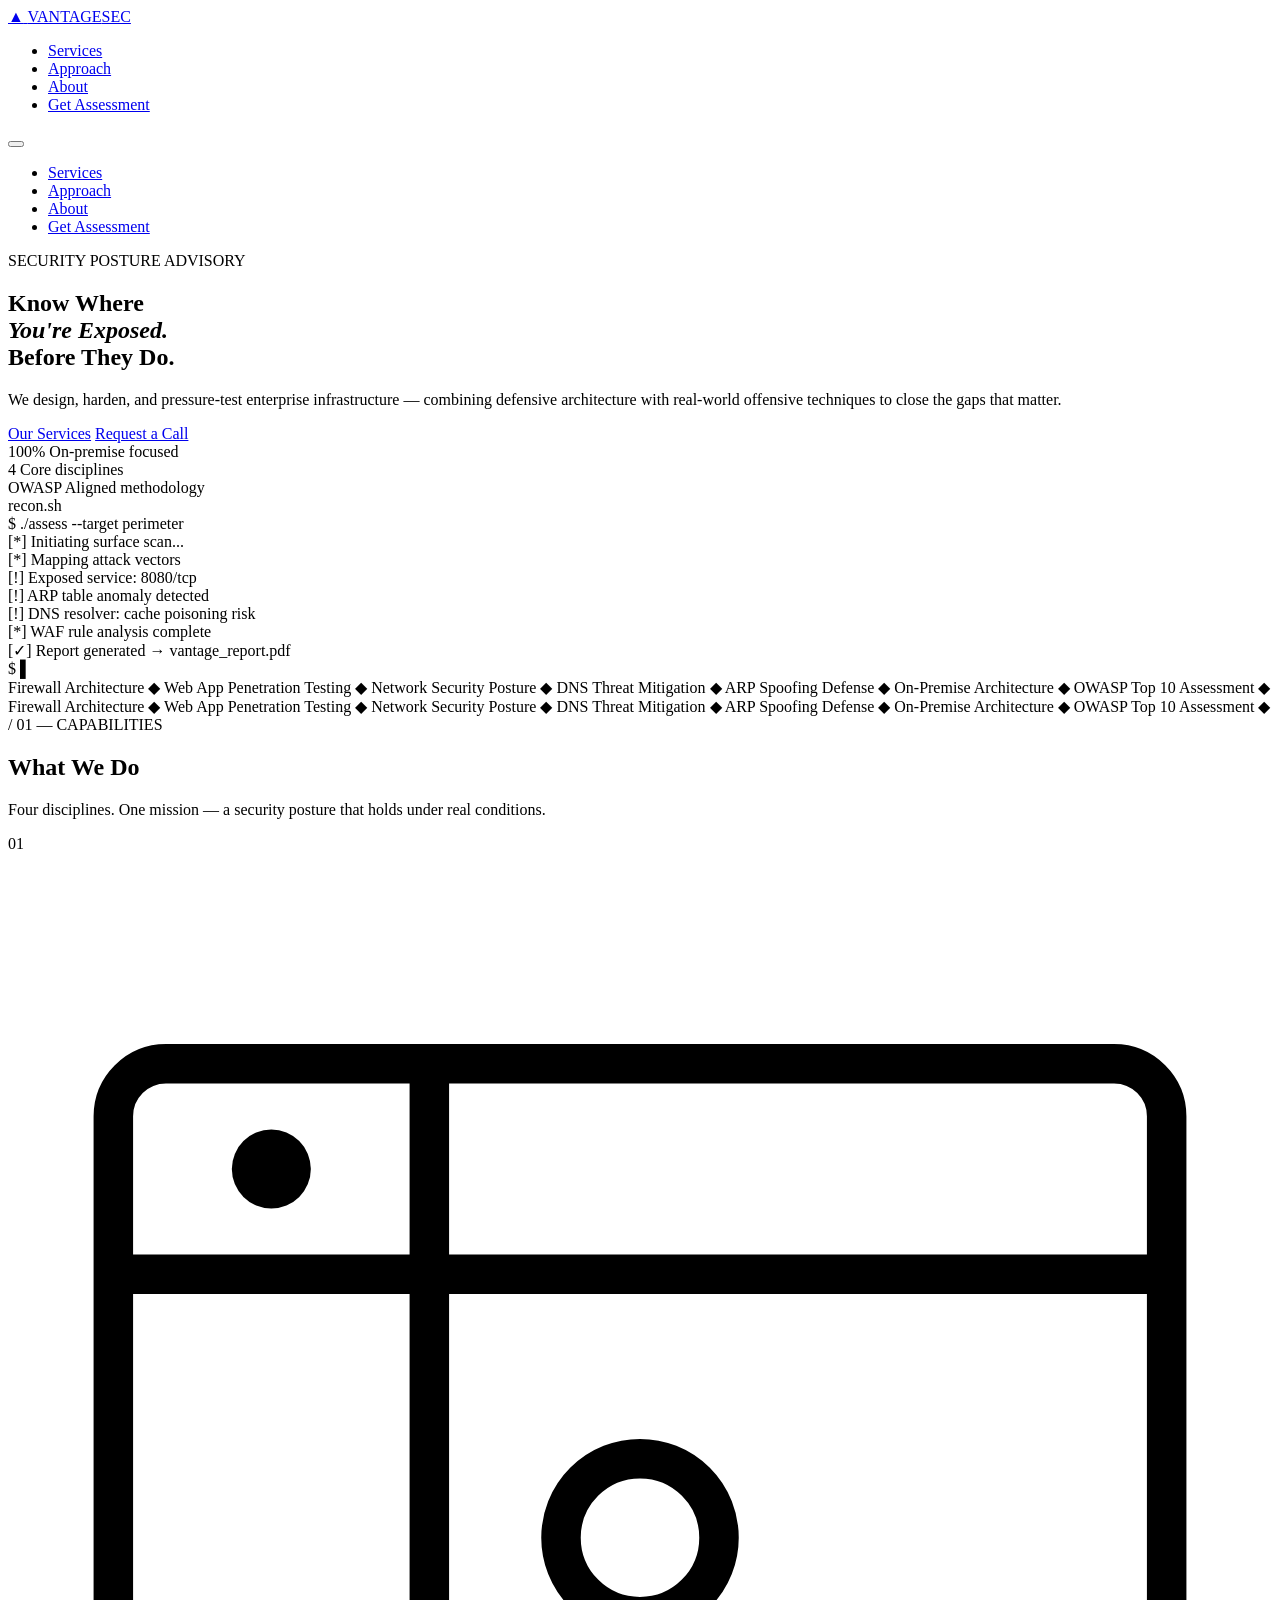
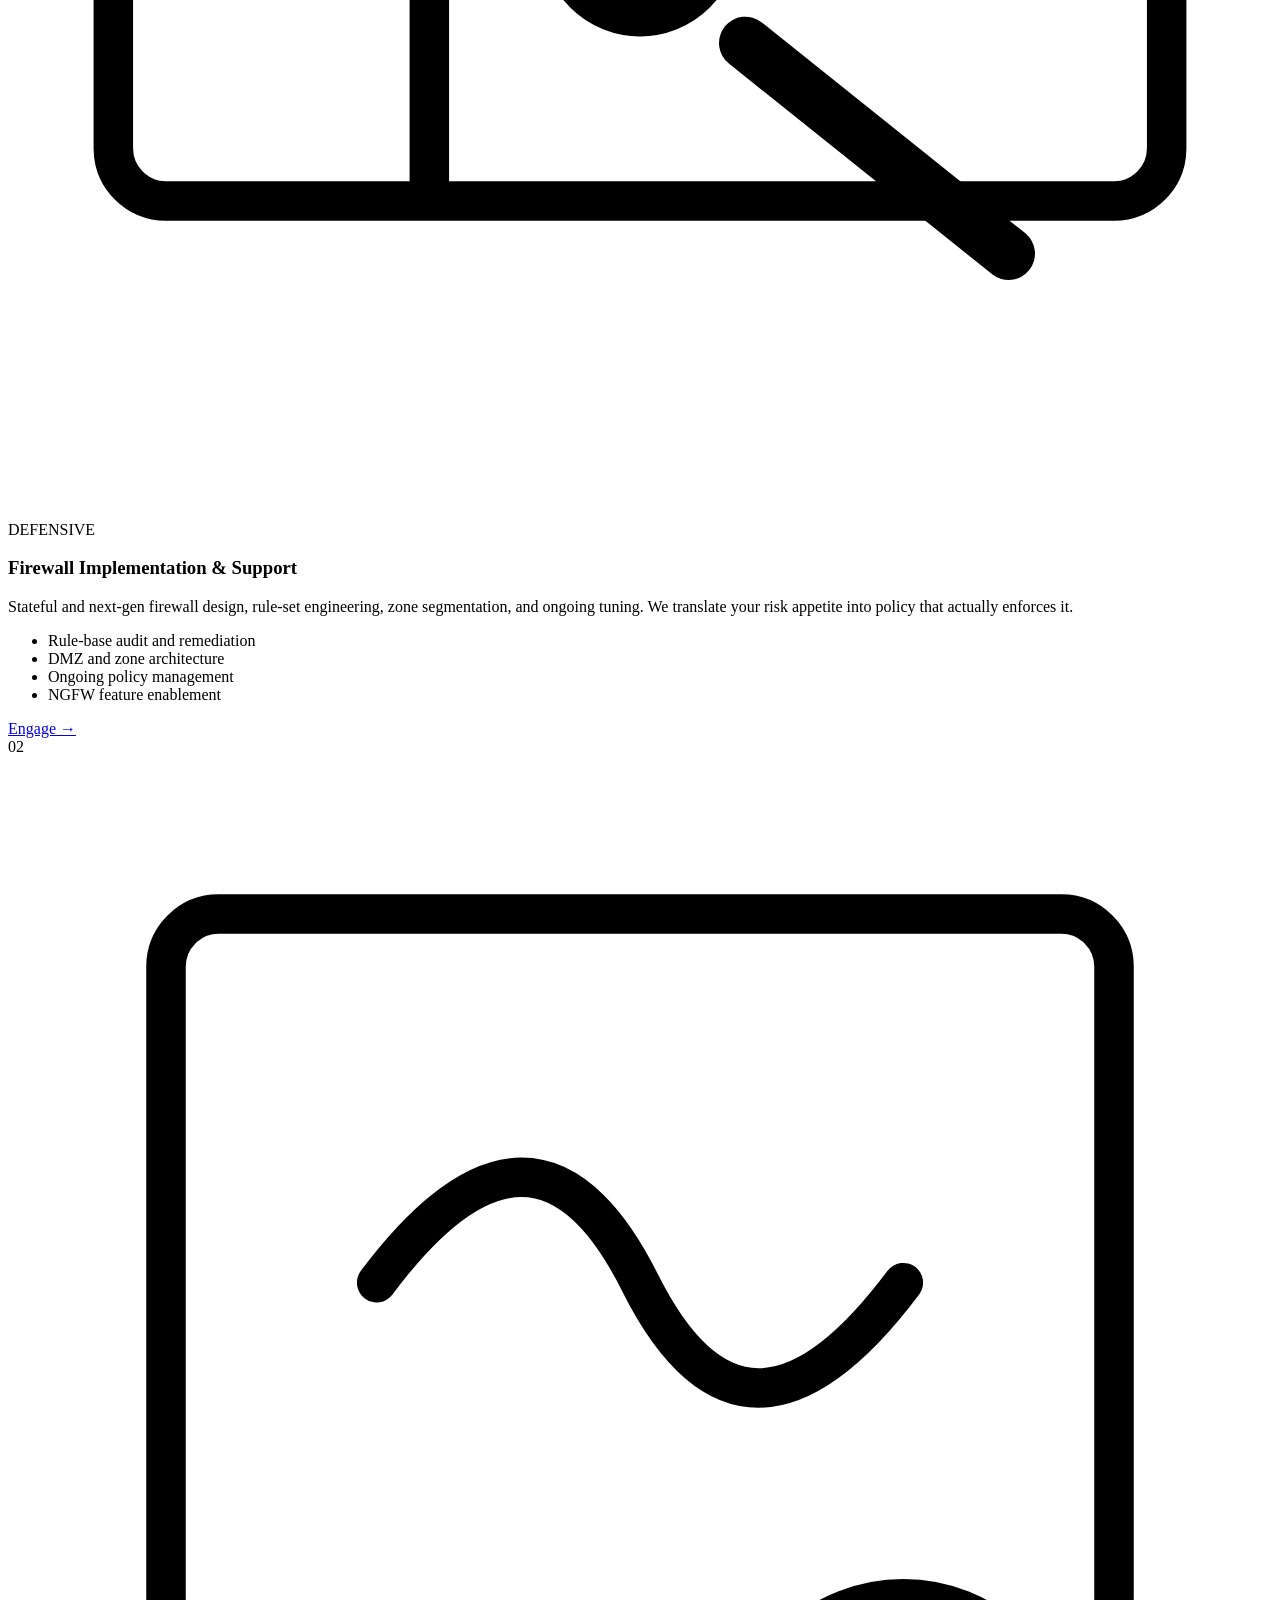
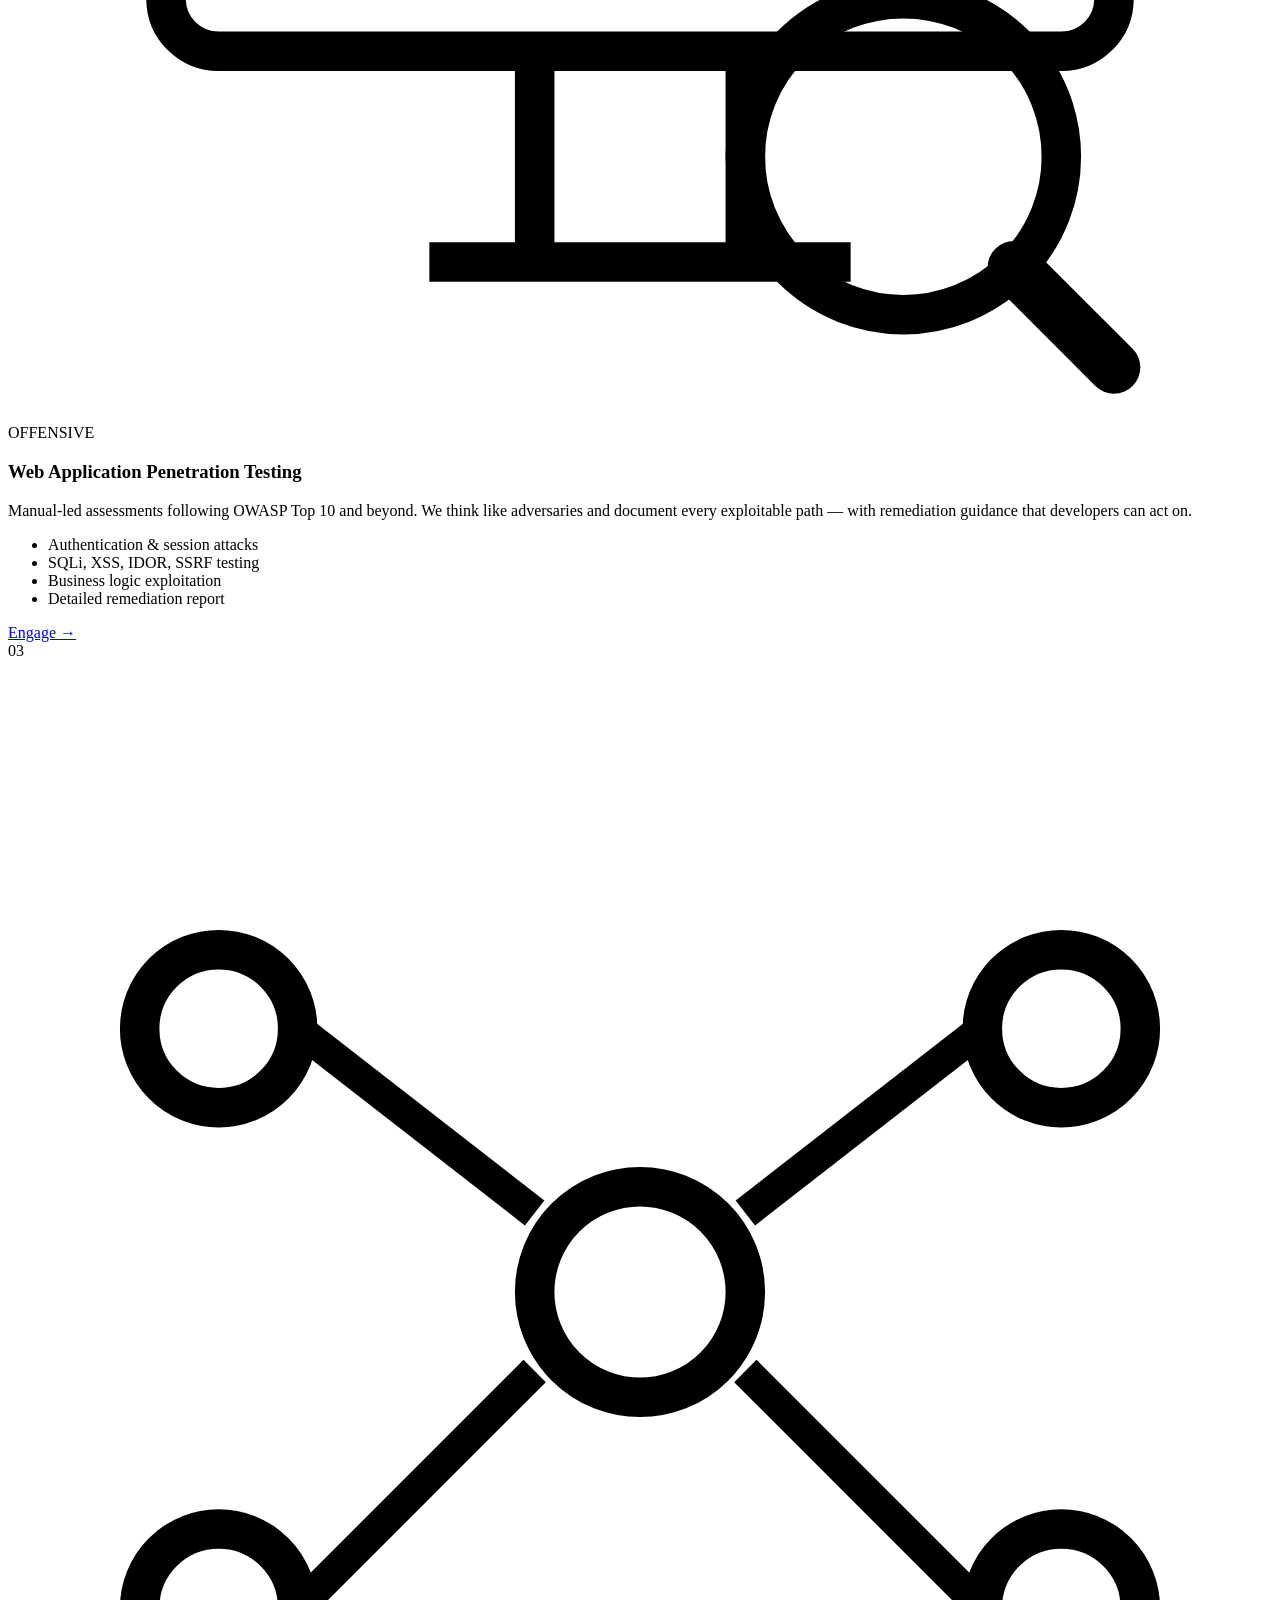
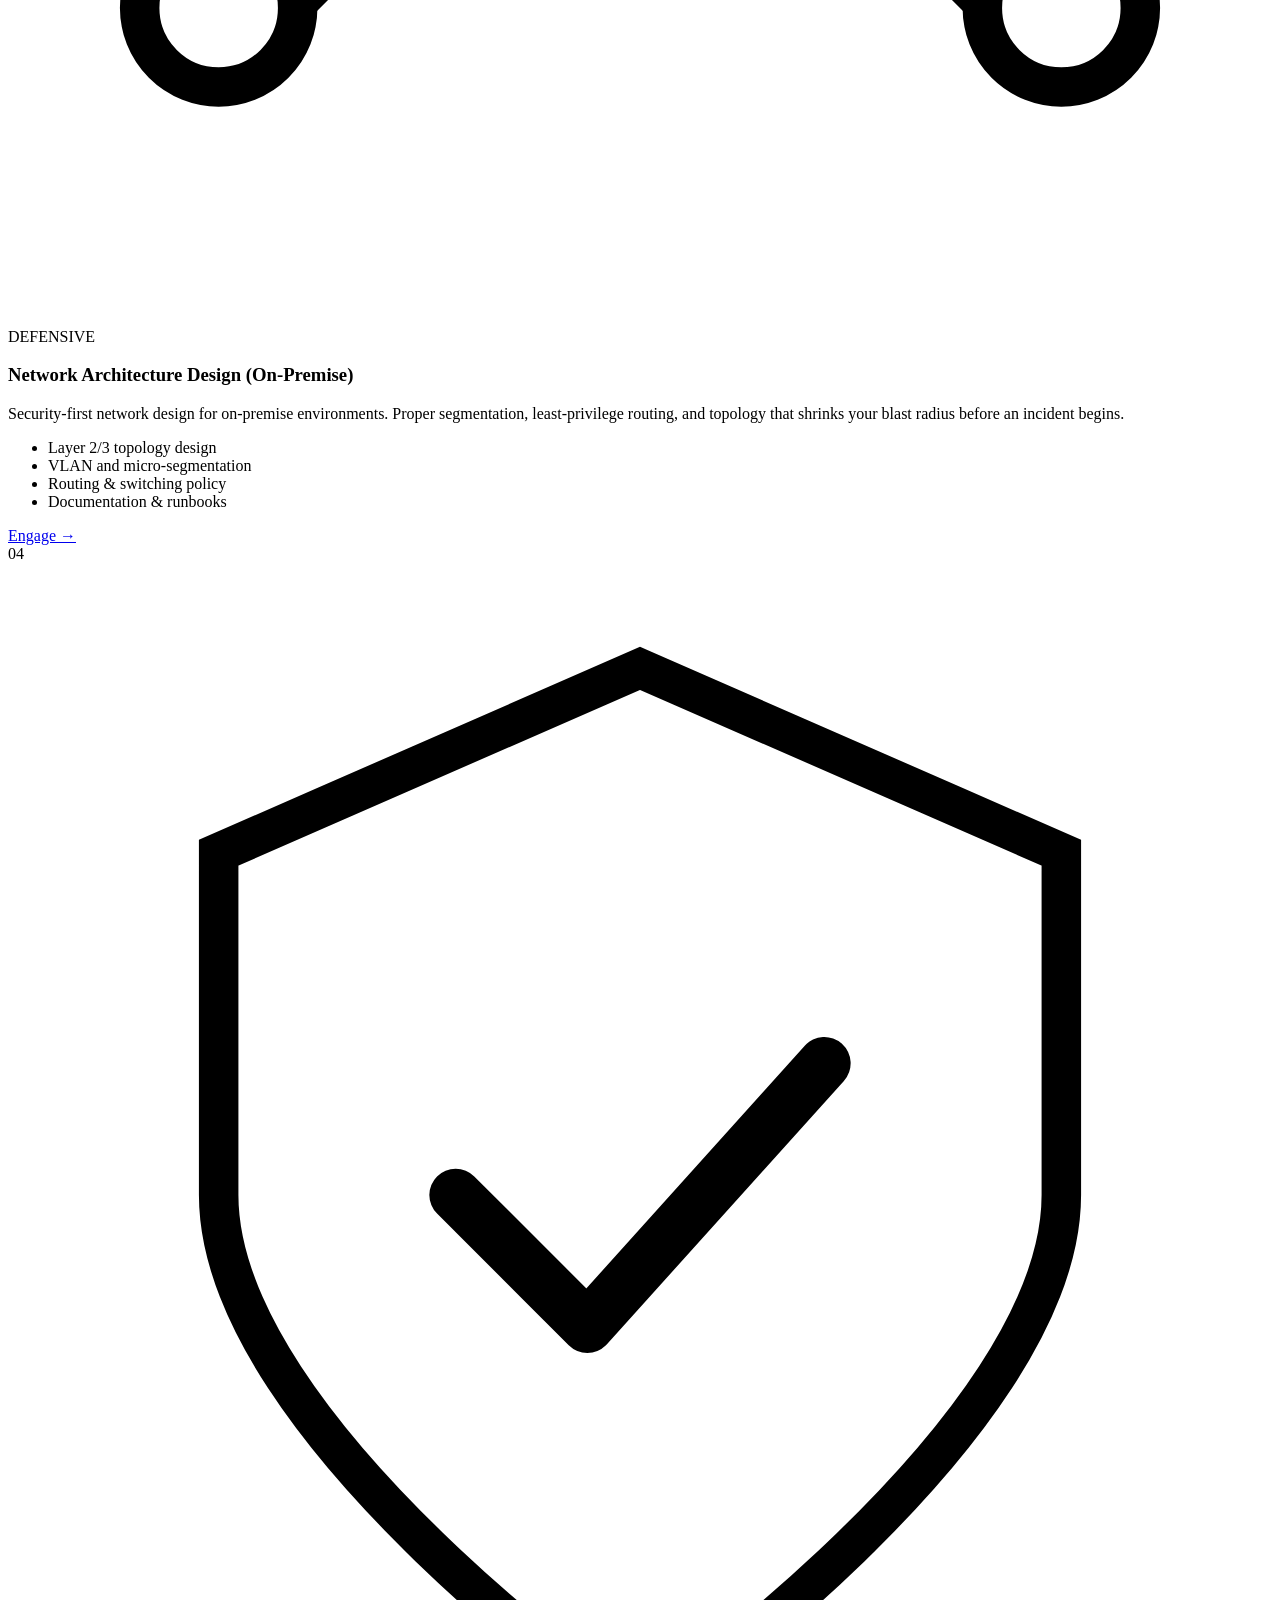
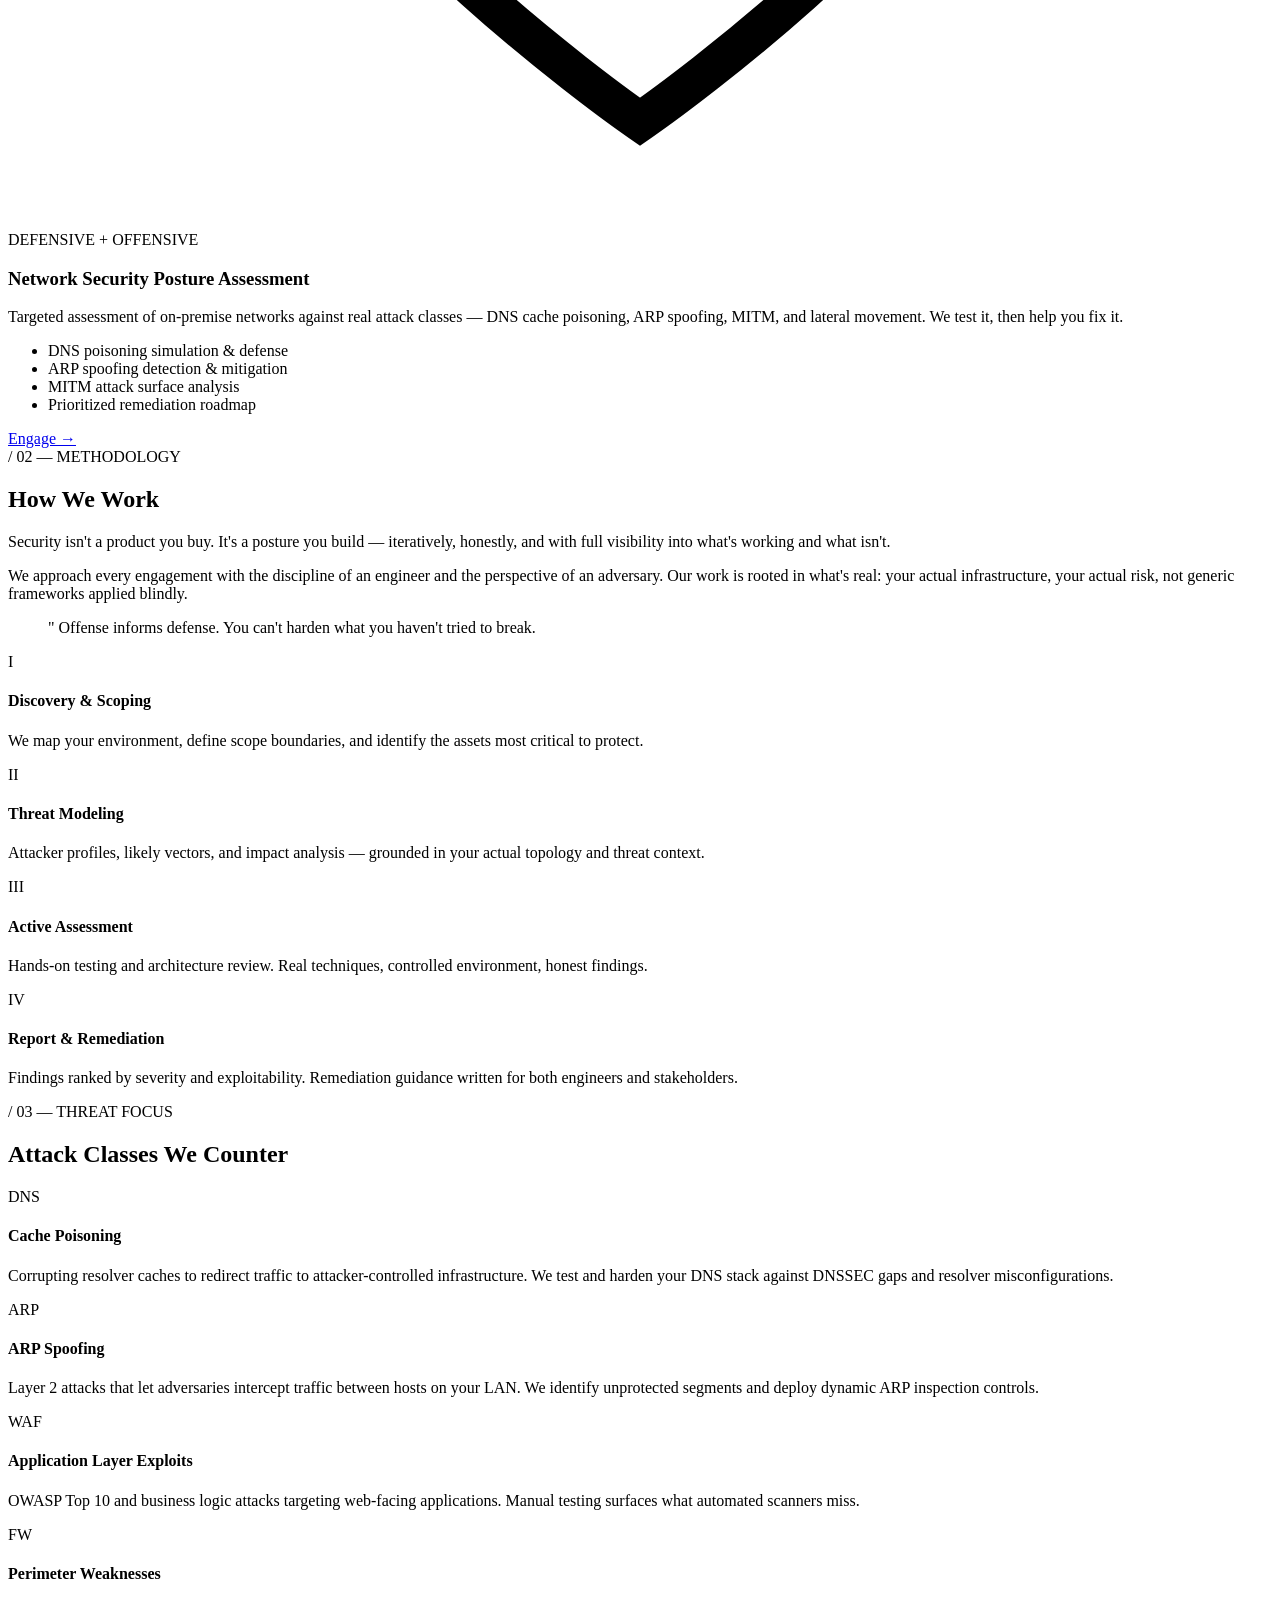
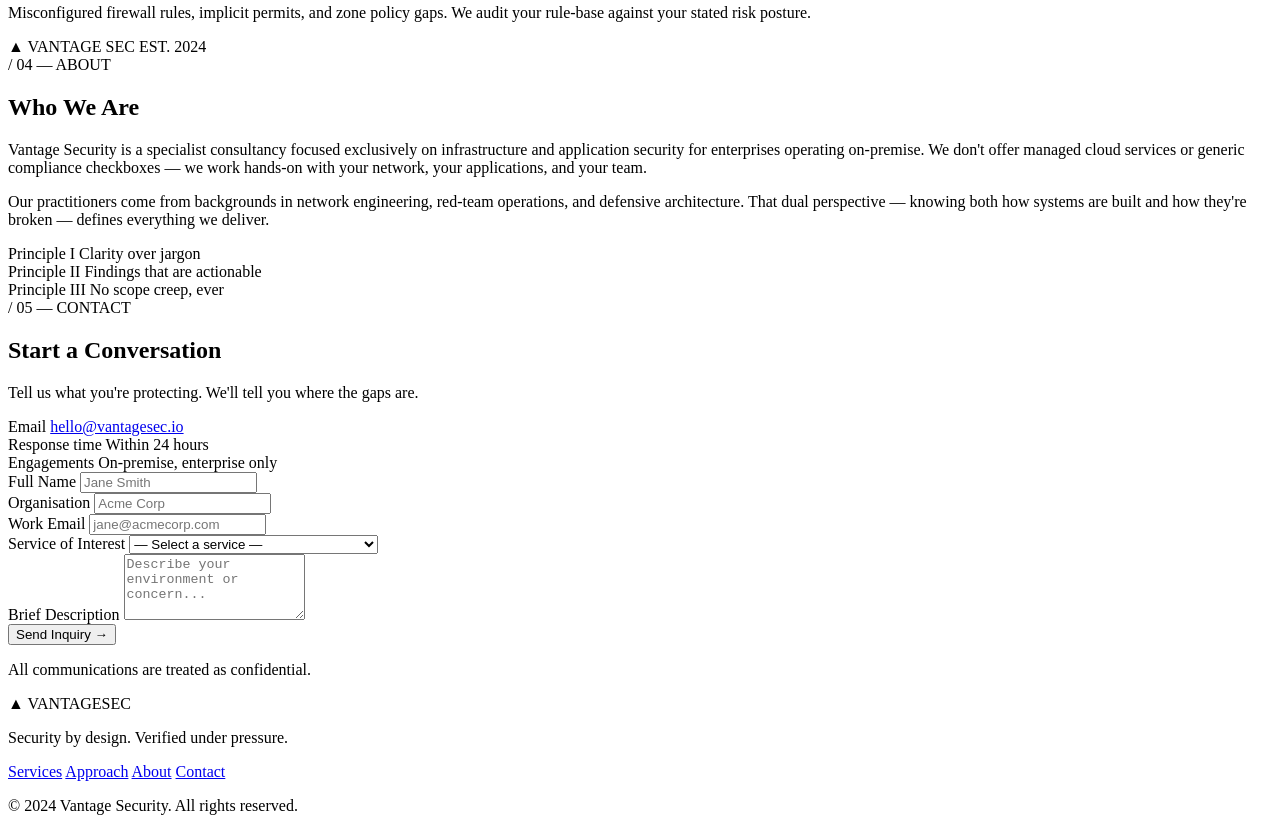
==== index.html @ b6dbaf67 "Create index.html" ====
<!DOCTYPE html>
<html lang="en">
<head>
  <meta charset="UTF-8" />
  <meta name="viewport" content="width=device-width, initial-scale=1.0" />
  <title>Vantage Security — Infrastructure & Application Security</title>
  <meta name="description" content="Enterprise security consulting: firewall implementation, web application penetration testing, network architecture, and on-premise network security posture." />
  <link rel="icon" type="image/svg+xml" href="assets/favicon.svg" />
  <link rel="stylesheet" href="css/style.css" />
  <link rel="preconnect" href="https://fonts.googleapis.com" />
  <link rel="preconnect" href="https://fonts.gstatic.com" crossorigin />
  <link href="https://fonts.googleapis.com/css2?family=Syne:wght@400;500;600;700;800&family=DM+Mono:ital,wght@0,300;0,400;0,500;1,300&family=Lora:ital,wght@0,400;0,500;1,400&display=swap" rel="stylesheet" />
</head>
<body>

  <!-- ═══ NAVIGATION ═══ -->
  <nav class="nav" id="nav">
    <div class="nav__inner">
      <a href="#" class="nav__logo">
        <span class="logo-mark">▲</span>
        <span class="logo-text">VANTAGE<span class="logo-sub">SEC</span></span>
      </a>
      <ul class="nav__links">
        <li><a href="#services">Services</a></li>
        <li><a href="#approach">Approach</a></li>
        <li><a href="#about">About</a></li>
        <li><a href="#contact" class="nav__cta">Get Assessment</a></li>
      </ul>
      <button class="nav__hamburger" id="hamburger" aria-label="Menu">
        <span></span><span></span><span></span>
      </button>
    </div>
    <div class="nav__mobile" id="mobileMenu">
      <ul>
        <li><a href="#services" class="mobile-link">Services</a></li>
        <li><a href="#approach" class="mobile-link">Approach</a></li>
        <li><a href="#about" class="mobile-link">About</a></li>
        <li><a href="#contact" class="mobile-link">Get Assessment</a></li>
      </ul>
    </div>
  </nav>

  <!-- ═══ HERO ═══ -->
  <section class="hero" id="hero">
    <div class="hero__grid-overlay"></div>
    <div class="hero__inner">
      <div class="hero__tag">
        <span class="tag-dot"></span>
        <span class="mono">SECURITY POSTURE ADVISORY</span>
      </div>
      <h1 class="hero__heading">
        Know Where<br/>
        <em>You're Exposed.</em><br/>
        <span class="heading-accent">Before They Do.</span>
      </h1>
      <p class="hero__sub">
        We design, harden, and pressure-test enterprise infrastructure — combining defensive architecture with real-world offensive techniques to close the gaps that matter.
      </p>
      <div class="hero__actions">
        <a href="#services" class="btn btn--primary">Our Services</a>
        <a href="#contact" class="btn btn--ghost">Request a Call</a>
      </div>
      <div class="hero__stats">
        <div class="stat">
          <span class="stat__num">100%</span>
          <span class="stat__label mono">On-premise focused</span>
        </div>
        <div class="stat-divider"></div>
        <div class="stat">
          <span class="stat__num">4</span>
          <span class="stat__label mono">Core disciplines</span>
        </div>
        <div class="stat-divider"></div>
        <div class="stat">
          <span class="stat__num">OWASP</span>
          <span class="stat__label mono">Aligned methodology</span>
        </div>
      </div>
    </div>
    <div class="hero__visual">
      <div class="terminal-card">
        <div class="terminal-header">
          <span class="t-dot t-dot--r"></span>
          <span class="t-dot t-dot--y"></span>
          <span class="t-dot t-dot--g"></span>
          <span class="t-title mono">recon.sh</span>
        </div>
        <div class="terminal-body" id="terminalBody">
          <div class="t-line"><span class="t-prompt">$</span> <span class="t-cmd">./assess --target perimeter</span></div>
          <div class="t-line t-out">[*] Initiating surface scan...</div>
          <div class="t-line t-out">[*] Mapping attack vectors</div>
          <div class="t-line t-warn">[!] Exposed service: 8080/tcp</div>
          <div class="t-line t-warn">[!] ARP table anomaly detected</div>
          <div class="t-line t-warn">[!] DNS resolver: cache poisoning risk</div>
          <div class="t-line t-out">[*] WAF rule analysis complete</div>
          <div class="t-line t-ok">[✓] Report generated → vantage_report.pdf</div>
          <div class="t-line"><span class="t-prompt">$</span> <span class="t-cursor">▌</span></div>
        </div>
      </div>
    </div>
  </section>

  <!-- ═══ TICKER ═══ -->
  <div class="ticker-wrap">
    <div class="ticker">
      <span>Firewall Architecture</span>
      <span class="ticker-sep">◆</span>
      <span>Web App Penetration Testing</span>
      <span class="ticker-sep">◆</span>
      <span>Network Security Posture</span>
      <span class="ticker-sep">◆</span>
      <span>DNS Threat Mitigation</span>
      <span class="ticker-sep">◆</span>
      <span>ARP Spoofing Defense</span>
      <span class="ticker-sep">◆</span>
      <span>On-Premise Architecture</span>
      <span class="ticker-sep">◆</span>
      <span>OWASP Top 10 Assessment</span>
      <span class="ticker-sep">◆</span>
      <span>Firewall Architecture</span>
      <span class="ticker-sep">◆</span>
      <span>Web App Penetration Testing</span>
      <span class="ticker-sep">◆</span>
      <span>Network Security Posture</span>
      <span class="ticker-sep">◆</span>
      <span>DNS Threat Mitigation</span>
      <span class="ticker-sep">◆</span>
      <span>ARP Spoofing Defense</span>
      <span class="ticker-sep">◆</span>
      <span>On-Premise Architecture</span>
      <span class="ticker-sep">◆</span>
      <span>OWASP Top 10 Assessment</span>
      <span class="ticker-sep">◆</span>
    </div>
  </div>

  <!-- ═══ SERVICES ═══ -->
  <section class="services" id="services">
    <div class="section-inner">
      <div class="section-header">
        <span class="mono section-tag">/ 01 — CAPABILITIES</span>
        <h2 class="section-title">What We Do</h2>
        <p class="section-desc">Four disciplines. One mission — a security posture that holds under real conditions.</p>
      </div>

      <div class="services__grid">

        <!-- Card 1 -->
        <div class="service-card" data-index="01">
          <div class="service-card__number mono">01</div>
          <div class="service-card__icon">
            <svg viewBox="0 0 48 48" fill="none" xmlns="http://www.w3.org/2000/svg">
              <rect x="4" y="8" width="40" height="28" rx="2" stroke="currentColor" stroke-width="1.5"/>
              <line x1="4" y1="16" x2="44" y2="16" stroke="currentColor" stroke-width="1.5"/>
              <line x1="16" y1="8" x2="16" y2="36" stroke="currentColor" stroke-width="1.5"/>
              <circle cx="10" cy="12" r="1.5" fill="currentColor"/>
              <circle cx="24" cy="26" r="3" stroke="currentColor" stroke-width="1.5"/>
              <path d="M28 30 L38 38" stroke="currentColor" stroke-width="2" stroke-linecap="round"/>
            </svg>
          </div>
          <div class="service-card__label mono">DEFENSIVE</div>
          <h3 class="service-card__title">Firewall Implementation & Support</h3>
          <p class="service-card__desc">
            Stateful and next-gen firewall design, rule-set engineering, zone segmentation, and ongoing tuning. We translate your risk appetite into policy that actually enforces it.
          </p>
          <ul class="service-card__points">
            <li>Rule-base audit and remediation</li>
            <li>DMZ and zone architecture</li>
            <li>Ongoing policy management</li>
            <li>NGFW feature enablement</li>
          </ul>
          <a href="#contact" class="service-card__link">Engage →</a>
        </div>

        <!-- Card 2 -->
        <div class="service-card service-card--accent" data-index="02">
          <div class="service-card__number mono">02</div>
          <div class="service-card__icon">
            <svg viewBox="0 0 48 48" fill="none" xmlns="http://www.w3.org/2000/svg">
              <rect x="6" y="6" width="36" height="28" rx="2" stroke="currentColor" stroke-width="1.5"/>
              <path d="M14 20 Q20 12 24 20 Q28 28 34 20" stroke="currentColor" stroke-width="1.5" stroke-linecap="round"/>
              <line x1="20" y1="34" x2="20" y2="42" stroke="currentColor" stroke-width="1.5"/>
              <line x1="28" y1="34" x2="28" y2="42" stroke="currentColor" stroke-width="1.5"/>
              <line x1="16" y1="42" x2="32" y2="42" stroke="currentColor" stroke-width="1.5"/>
              <circle cx="34" cy="38" r="6" stroke="currentColor" stroke-width="1.5"/>
              <line x1="38.2" y1="42.2" x2="42" y2="46" stroke="currentColor" stroke-width="2" stroke-linecap="round"/>
            </svg>
          </div>
          <div class="service-card__label mono">OFFENSIVE</div>
          <h3 class="service-card__title">Web Application Penetration Testing</h3>
          <p class="service-card__desc">
            Manual-led assessments following OWASP Top 10 and beyond. We think like adversaries and document every exploitable path — with remediation guidance that developers can act on.
          </p>
          <ul class="service-card__points">
            <li>Authentication & session attacks</li>
            <li>SQLi, XSS, IDOR, SSRF testing</li>
            <li>Business logic exploitation</li>
            <li>Detailed remediation report</li>
          </ul>
          <a href="#contact" class="service-card__link">Engage →</a>
        </div>

        <!-- Card 3 -->
        <div class="service-card" data-index="03">
          <div class="service-card__number mono">03</div>
          <div class="service-card__icon">
            <svg viewBox="0 0 48 48" fill="none" xmlns="http://www.w3.org/2000/svg">
              <circle cx="24" cy="24" r="4" stroke="currentColor" stroke-width="1.5"/>
              <circle cx="8" cy="14" r="3" stroke="currentColor" stroke-width="1.5"/>
              <circle cx="40" cy="14" r="3" stroke="currentColor" stroke-width="1.5"/>
              <circle cx="8" cy="36" r="3" stroke="currentColor" stroke-width="1.5"/>
              <circle cx="40" cy="36" r="3" stroke="currentColor" stroke-width="1.5"/>
              <line x1="11" y1="14" x2="20" y2="21" stroke="currentColor" stroke-width="1.2"/>
              <line x1="37" y1="14" x2="28" y2="21" stroke="currentColor" stroke-width="1.2"/>
              <line x1="11" y1="36" x2="20" y2="27" stroke="currentColor" stroke-width="1.2"/>
              <line x1="37" y1="36" x2="28" y2="27" stroke="currentColor" stroke-width="1.2"/>
            </svg>
          </div>
          <div class="service-card__label mono">DEFENSIVE</div>
          <h3 class="service-card__title">Network Architecture Design (On-Premise)</h3>
          <p class="service-card__desc">
            Security-first network design for on-premise environments. Proper segmentation, least-privilege routing, and topology that shrinks your blast radius before an incident begins.
          </p>
          <ul class="service-card__points">
            <li>Layer 2/3 topology design</li>
            <li>VLAN and micro-segmentation</li>
            <li>Routing & switching policy</li>
            <li>Documentation & runbooks</li>
          </ul>
          <a href="#contact" class="service-card__link">Engage →</a>
        </div>

        <!-- Card 4 -->
        <div class="service-card" data-index="04">
          <div class="service-card__number mono">04</div>
          <div class="service-card__icon">
            <svg viewBox="0 0 48 48" fill="none" xmlns="http://www.w3.org/2000/svg">
              <shield-icon/>
              <path d="M24 4 L40 11 L40 24 C40 33 24 44 24 44 C24 44 8 33 8 24 L8 11 Z" stroke="currentColor" stroke-width="1.5" fill="none"/>
              <path d="M17 24 L22 29 L31 19" stroke="currentColor" stroke-width="2" stroke-linecap="round" stroke-linejoin="round"/>
            </svg>
          </div>
          <div class="service-card__label mono">DEFENSIVE + OFFENSIVE</div>
          <h3 class="service-card__title">Network Security Posture Assessment</h3>
          <p class="service-card__desc">
            Targeted assessment of on-premise networks against real attack classes — DNS cache poisoning, ARP spoofing, MITM, and lateral movement. We test it, then help you fix it.
          </p>
          <ul class="service-card__points">
            <li>DNS poisoning simulation & defense</li>
            <li>ARP spoofing detection & mitigation</li>
            <li>MITM attack surface analysis</li>
            <li>Prioritized remediation roadmap</li>
          </ul>
          <a href="#contact" class="service-card__link">Engage →</a>
        </div>

      </div>
    </div>
  </section>

  <!-- ═══ APPROACH ═══ -->
  <section class="approach" id="approach">
    <div class="section-inner">
      <div class="approach__layout">
        <div class="approach__left">
          <span class="mono section-tag">/ 02 — METHODOLOGY</span>
          <h2 class="section-title">How We Work</h2>
          <p class="section-desc">
            Security isn't a product you buy. It's a posture you build — iteratively, honestly, and with full visibility into what's working and what isn't.
          </p>
          <p class="approach__body">
            We approach every engagement with the discipline of an engineer and the perspective of an adversary. Our work is rooted in what's real: your actual infrastructure, your actual risk, not generic frameworks applied blindly.
          </p>
          <blockquote class="approach__quote">
            <span class="mono quote-mark">"</span>
            Offense informs defense. You can't harden what you haven't tried to break.
          </blockquote>
        </div>
        <div class="approach__right">
          <div class="process-steps">
            <div class="step">
              <div class="step__line"></div>
              <div class="step__marker mono">I</div>
              <div class="step__content">
                <h4>Discovery & Scoping</h4>
                <p>We map your environment, define scope boundaries, and identify the assets most critical to protect.</p>
              </div>
            </div>
            <div class="step">
              <div class="step__line"></div>
              <div class="step__marker mono">II</div>
              <div class="step__content">
                <h4>Threat Modeling</h4>
                <p>Attacker profiles, likely vectors, and impact analysis — grounded in your actual topology and threat context.</p>
              </div>
            </div>
            <div class="step">
              <div class="step__line"></div>
              <div class="step__marker mono">III</div>
              <div class="step__content">
                <h4>Active Assessment</h4>
                <p>Hands-on testing and architecture review. Real techniques, controlled environment, honest findings.</p>
              </div>
            </div>
            <div class="step">
              <div class="step__marker mono">IV</div>
              <div class="step__content">
                <h4>Report & Remediation</h4>
                <p>Findings ranked by severity and exploitability. Remediation guidance written for both engineers and stakeholders.</p>
              </div>
            </div>
          </div>
        </div>
      </div>
    </div>
  </section>

  <!-- ═══ THREAT HIGHLIGHT ═══ -->
  <section class="threats">
    <div class="section-inner">
      <span class="mono section-tag">/ 03 — THREAT FOCUS</span>
      <h2 class="section-title">Attack Classes We Counter</h2>
      <div class="threats__grid">
        <div class="threat-item">
          <div class="threat-item__icon mono">DNS</div>
          <h4>Cache Poisoning</h4>
          <p>Corrupting resolver caches to redirect traffic to attacker-controlled infrastructure. We test and harden your DNS stack against DNSSEC gaps and resolver misconfigurations.</p>
        </div>
        <div class="threat-item">
          <div class="threat-item__icon mono">ARP</div>
          <h4>ARP Spoofing</h4>
          <p>Layer 2 attacks that let adversaries intercept traffic between hosts on your LAN. We identify unprotected segments and deploy dynamic ARP inspection controls.</p>
        </div>
        <div class="threat-item">
          <div class="threat-item__icon mono">WAF</div>
          <h4>Application Layer Exploits</h4>
          <p>OWASP Top 10 and business logic attacks targeting web-facing applications. Manual testing surfaces what automated scanners miss.</p>
        </div>
        <div class="threat-item">
          <div class="threat-item__icon mono">FW</div>
          <h4>Perimeter Weaknesses</h4>
          <p>Misconfigured firewall rules, implicit permits, and zone policy gaps. We audit your rule-base against your stated risk posture.</p>
        </div>
      </div>
    </div>
  </section>

  <!-- ═══ ABOUT ═══ -->
  <section class="about" id="about">
    <div class="section-inner">
      <div class="about__layout">
        <div class="about__badge">
          <div class="badge-inner">
            <span class="badge-icon">▲</span>
            <span class="badge-text mono">VANTAGE SEC</span>
            <span class="badge-year mono">EST. 2024</span>
          </div>
        </div>
        <div class="about__content">
          <span class="mono section-tag">/ 04 — ABOUT</span>
          <h2 class="section-title">Who We Are</h2>
          <p>
            Vantage Security is a specialist consultancy focused exclusively on infrastructure and application security for enterprises operating on-premise. We don't offer managed cloud services or generic compliance checkboxes — we work hands-on with your network, your applications, and your team.
          </p>
          <p>
            Our practitioners come from backgrounds in network engineering, red-team operations, and defensive architecture. That dual perspective — knowing both how systems are built and how they're broken — defines everything we deliver.
          </p>
          <div class="about__pillars">
            <div class="pillar">
              <span class="mono pillar__label">Principle I</span>
              <span class="pillar__text">Clarity over jargon</span>
            </div>
            <div class="pillar">
              <span class="mono pillar__label">Principle II</span>
              <span class="pillar__text">Findings that are actionable</span>
            </div>
            <div class="pillar">
              <span class="mono pillar__label">Principle III</span>
              <span class="pillar__text">No scope creep, ever</span>
            </div>
          </div>
        </div>
      </div>
    </div>
  </section>

  <!-- ═══ CONTACT ═══ -->
  <section class="contact" id="contact">
    <div class="section-inner">
      <div class="contact__layout">
        <div class="contact__left">
          <span class="mono section-tag">/ 05 — CONTACT</span>
          <h2 class="section-title">Start a Conversation</h2>
          <p>Tell us what you're protecting. We'll tell you where the gaps are.</p>
          <div class="contact__info">
            <div class="contact-item">
              <span class="mono contact-item__label">Email</span>
              <a href="mailto:hello@vantagesec.io">hello@vantagesec.io</a>
            </div>
            <div class="contact-item">
              <span class="mono contact-item__label">Response time</span>
              <span>Within 24 hours</span>
            </div>
            <div class="contact-item">
              <span class="mono contact-item__label">Engagements</span>
              <span>On-premise, enterprise only</span>
            </div>
          </div>
        </div>
        <div class="contact__right">
          <form class="contact-form" id="contactForm" novalidate>
            <div class="form-row">
              <div class="form-group">
                <label class="mono" for="name">Full Name</label>
                <input type="text" id="name" name="name" placeholder="Jane Smith" required />
              </div>
              <div class="form-group">
                <label class="mono" for="org">Organisation</label>
                <input type="text" id="org" name="org" placeholder="Acme Corp" />
              </div>
            </div>
            <div class="form-group">
              <label class="mono" for="email">Work Email</label>
              <input type="email" id="email" name="email" placeholder="jane@acmecorp.com" required />
            </div>
            <div class="form-group">
              <label class="mono" for="service">Service of Interest</label>
              <select id="service" name="service">
                <option value="">— Select a service —</option>
                <option>Firewall Implementation & Support</option>
                <option>Web Application Penetration Testing</option>
                <option>Network Architecture Design</option>
                <option>Network Security Posture Assessment</option>
                <option>General Security Consultation</option>
              </select>
            </div>
            <div class="form-group">
              <label class="mono" for="message">Brief Description</label>
              <textarea id="message" name="message" rows="4" placeholder="Describe your environment or concern..."></textarea>
            </div>
            <button type="submit" class="btn btn--primary btn--full">Send Inquiry →</button>
            <p class="form-note mono">All communications are treated as confidential.</p>
          </form>
        </div>
      </div>
    </div>
  </section>

  <!-- ═══ FOOTER ═══ -->
  <footer class="footer">
    <div class="footer__inner">
      <div class="footer__brand">
        <span class="logo-mark">▲</span>
        <span class="logo-text">VANTAGE<span class="logo-sub">SEC</span></span>
      </div>
      <p class="footer__tagline mono">Security by design. Verified under pressure.</p>
      <nav class="footer__nav">
        <a href="#services">Services</a>
        <a href="#approach">Approach</a>
        <a href="#about">About</a>
        <a href="#contact">Contact</a>
      </nav>
      <p class="footer__copy mono">© 2024 Vantage Security. All rights reserved.</p>
    </div>
  </footer>

  <script src="js/main.js"></script>
</body>
</html>
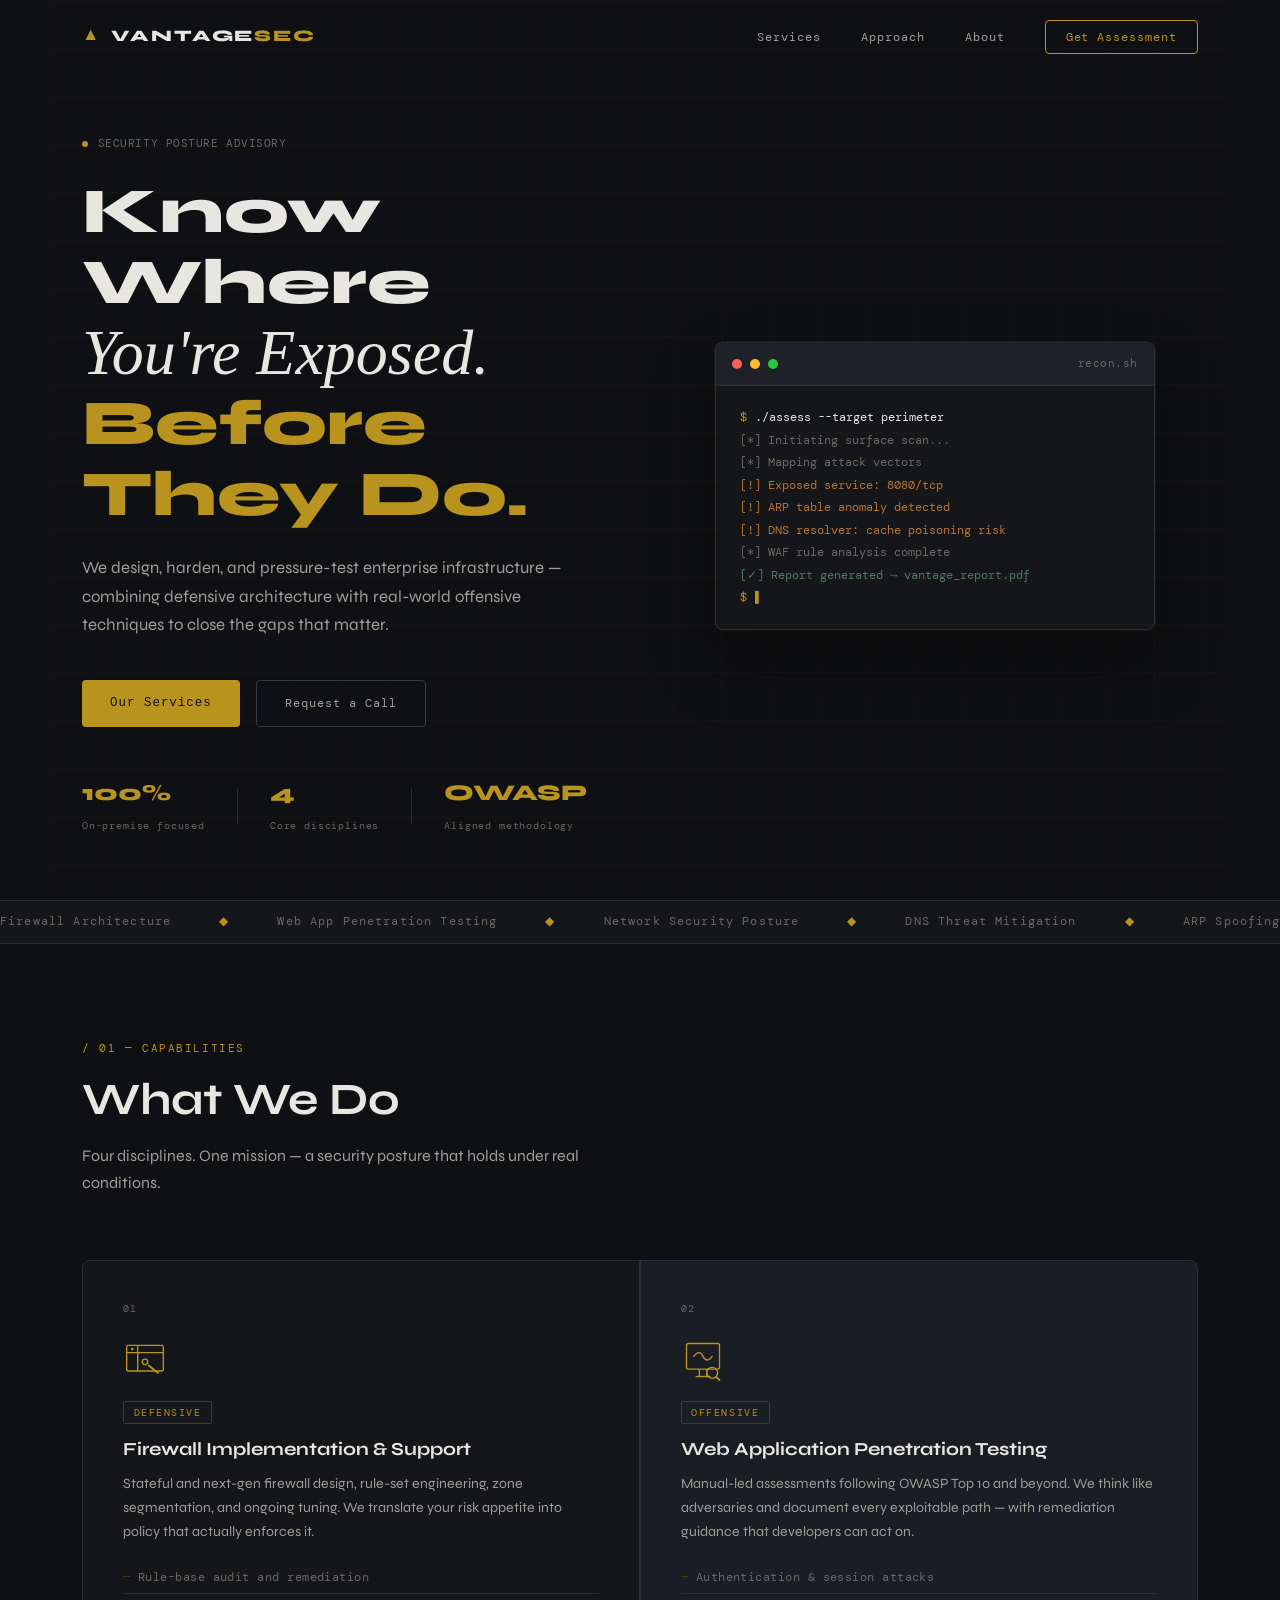
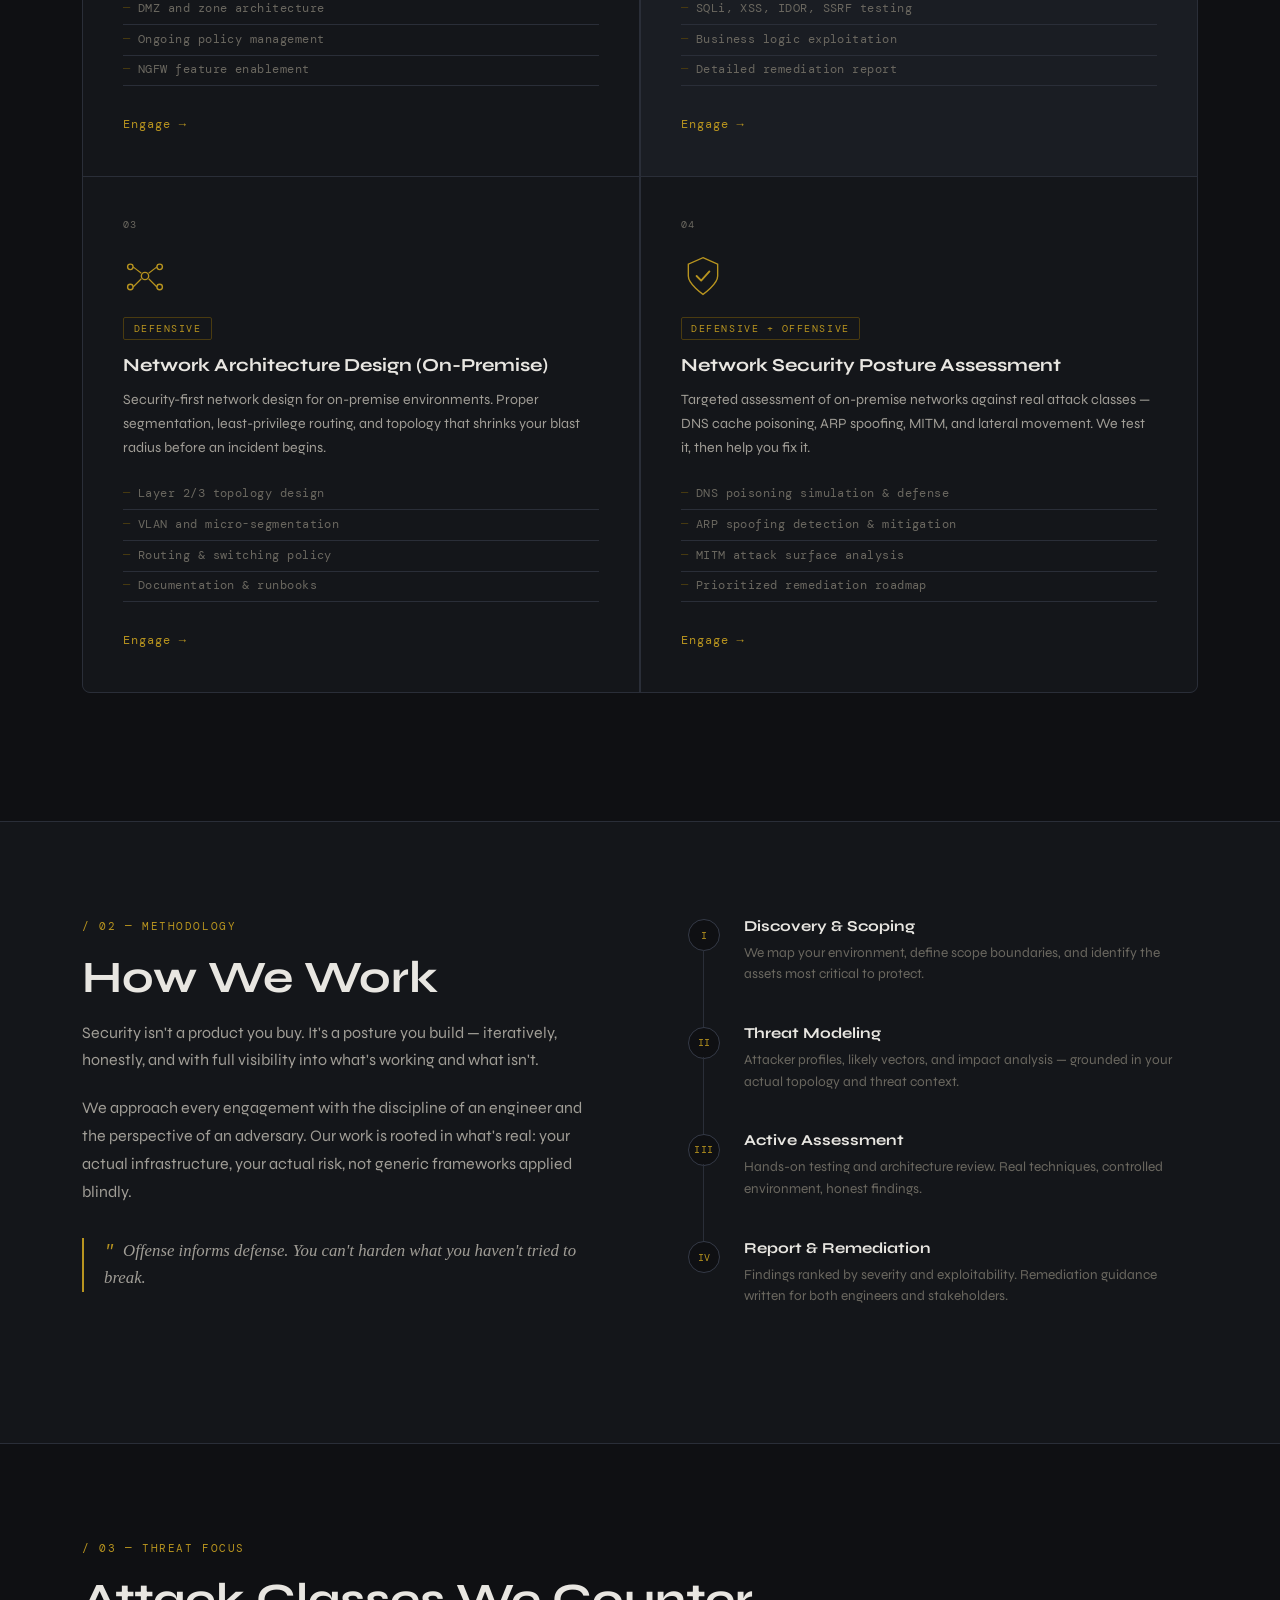
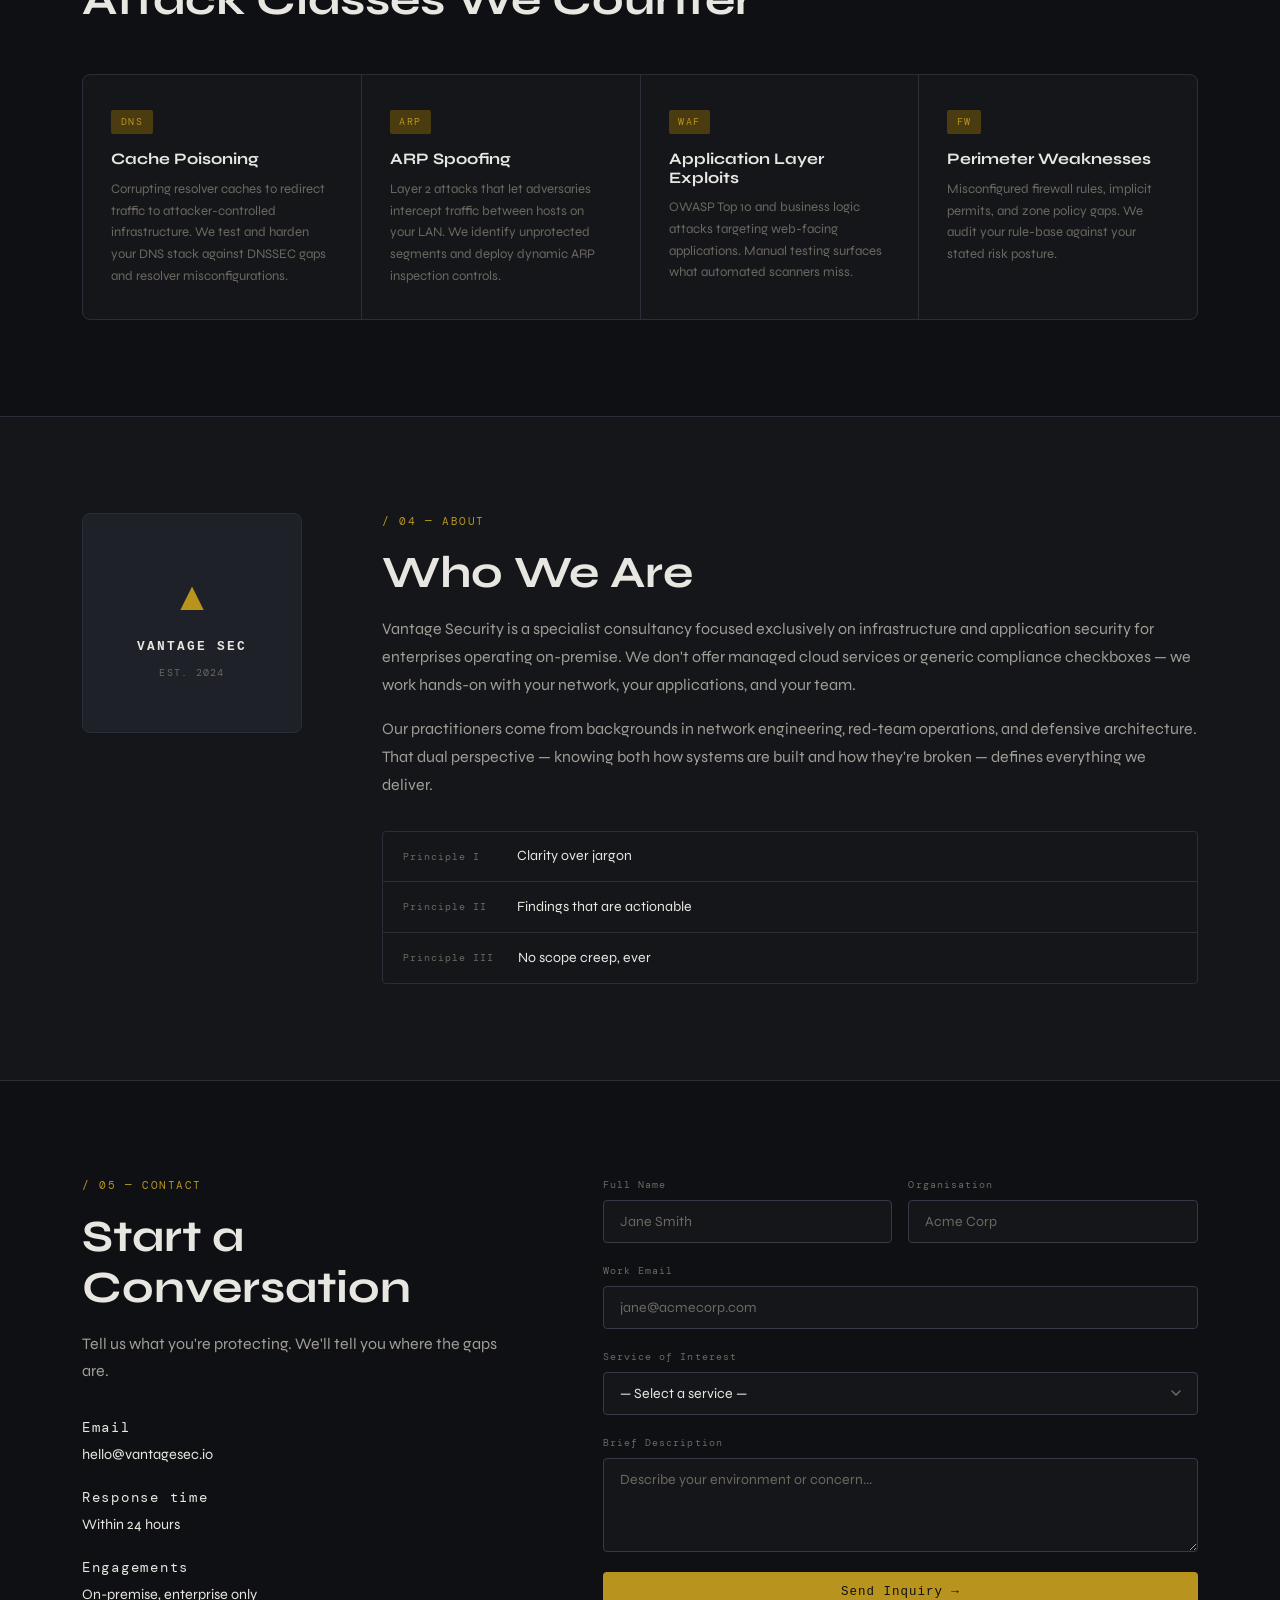
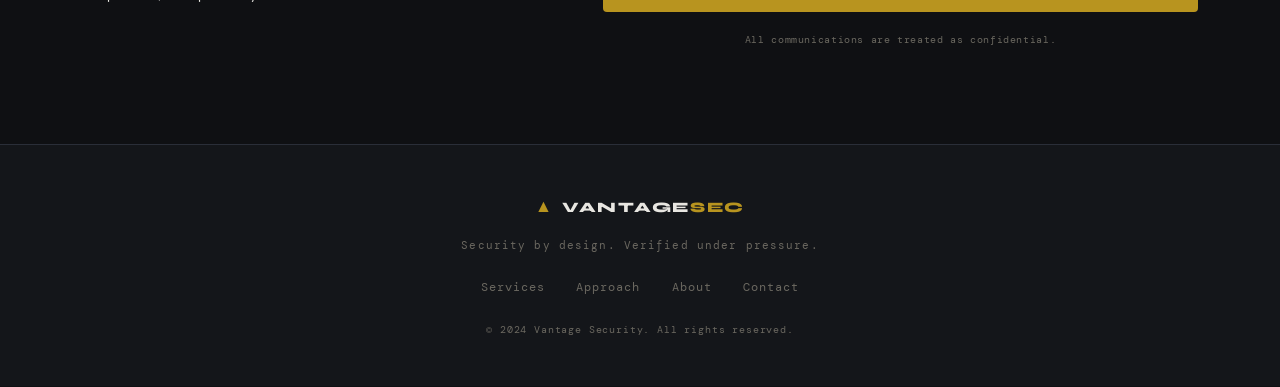
==== commit dcf7b6f2: "Update index.html" ====
--- a/index.html
+++ b/index.html
@@ -5,8 +5,8 @@
   <meta name="viewport" content="width=device-width, initial-scale=1.0" />
   <title>Vantage Security — Infrastructure & Application Security</title>
   <meta name="description" content="Enterprise security consulting: firewall implementation, web application penetration testing, network architecture, and on-premise network security posture." />
-  <link rel="icon" type="image/svg+xml" href="assets/favicon.svg" />
-  <link rel="stylesheet" href="css/style.css" />
+  <link rel="icon" type="image/svg+xml" href="favicon.svg" />
+  <link rel="stylesheet" href="style.css" />
   <link rel="preconnect" href="https://fonts.googleapis.com" />
   <link rel="preconnect" href="https://fonts.gstatic.com" crossorigin />
   <link href="https://fonts.googleapis.com/css2?family=Syne:wght@400;500;600;700;800&family=DM+Mono:ital,wght@0,300;0,400;0,500;1,300&family=Lora:ital,wght@0,400;0,500;1,400&display=swap" rel="stylesheet" />
@@ -464,6 +464,6 @@
     </div>
   </footer>
 
-  <script src="js/main.js"></script>
+  <script src="main.js"></script>
 </body>
 </html>
--- a/style.css
+++ b/style.css
@@ -0,0 +1,966 @@
+/* ═══════════════════════════════════════════════
+   VANTAGE SECURITY — STYLESHEET
+   Theme: Military-editorial, dark slate, muted amber
+   ═══════════════════════════════════════════════ */
+
+:root {
+  --bg:        #0f1013;
+  --bg-2:      #14161a;
+  --bg-3:      #1a1d23;
+  --surface:   #1e2128;
+  --border:    #2a2e38;
+  --border-2:  #353a47;
+
+  --text:      #e8e6e1;
+  --text-2:    #a09d96;
+  --text-3:    #6b6860;
+
+  --accent:    #b8941f;
+  --accent-2:  #d4aa36;
+  --accent-dim:#4a3b10;
+
+  --ok:        #4a7c59;
+  --warn:      #b87333;
+  --mono:      'DM Mono', monospace;
+  --serif:     'Lora', serif;
+  --sans:      'Syne', sans-serif;
+
+  --radius:    4px;
+  --radius-lg: 8px;
+  --max-width: 1180px;
+  --nav-h:     72px;
+}
+
+*, *::before, *::after { box-sizing: border-box; margin: 0; padding: 0; }
+
+html { scroll-behavior: smooth; font-size: 16px; }
+
+body {
+  background: var(--bg);
+  color: var(--text);
+  font-family: var(--sans);
+  line-height: 1.6;
+  overflow-x: hidden;
+  -webkit-font-smoothing: antialiased;
+}
+
+/* ── TYPOGRAPHY ── */
+.mono { font-family: var(--mono); letter-spacing: 0.05em; }
+
+h1, h2, h3, h4 { font-family: var(--sans); font-weight: 700; line-height: 1.15; }
+
+em { font-family: var(--serif); font-style: italic; font-weight: 400; }
+
+a { color: inherit; text-decoration: none; }
+
+/* ── SCROLLBAR ── */
+::-webkit-scrollbar { width: 6px; }
+::-webkit-scrollbar-track { background: var(--bg); }
+::-webkit-scrollbar-thumb { background: var(--border-2); border-radius: 3px; }
+
+/* ══════════════════════════════════
+   NAVIGATION
+══════════════════════════════════ */
+.nav {
+  position: fixed;
+  top: 0; left: 0; right: 0;
+  z-index: 100;
+  height: var(--nav-h);
+  border-bottom: 1px solid transparent;
+  transition: border-color 0.3s, background 0.3s;
+}
+
+.nav.scrolled {
+  background: rgba(15, 16, 19, 0.95);
+  border-color: var(--border);
+  backdrop-filter: blur(12px);
+}
+
+.nav__inner {
+  max-width: var(--max-width);
+  margin: 0 auto;
+  padding: 0 2rem;
+  height: 100%;
+  display: flex;
+  align-items: center;
+  justify-content: space-between;
+}
+
+.nav__logo {
+  display: flex;
+  align-items: center;
+  gap: 0.6rem;
+  font-family: var(--sans);
+  font-weight: 800;
+  font-size: 1rem;
+  letter-spacing: 0.12em;
+}
+
+.logo-mark {
+  color: var(--accent);
+  font-size: 1.1rem;
+}
+
+.logo-sub {
+  color: var(--accent);
+}
+
+.nav__links {
+  display: flex;
+  align-items: center;
+  gap: 2.5rem;
+  list-style: none;
+}
+
+.nav__links a {
+  font-family: var(--mono);
+  font-size: 0.75rem;
+  letter-spacing: 0.08em;
+  color: var(--text-2);
+  transition: color 0.2s;
+}
+
+.nav__links a:hover { color: var(--text); }
+
+.nav__cta {
+  padding: 0.5rem 1.25rem;
+  border: 1px solid var(--accent);
+  border-radius: var(--radius);
+  color: var(--accent) !important;
+  transition: background 0.2s !important;
+}
+
+.nav__cta:hover {
+  background: var(--accent-dim) !important;
+  color: var(--accent-2) !important;
+}
+
+.nav__hamburger {
+  display: none;
+  flex-direction: column;
+  gap: 5px;
+  background: none;
+  border: none;
+  cursor: pointer;
+  padding: 4px;
+}
+
+.nav__hamburger span {
+  display: block;
+  width: 24px;
+  height: 1.5px;
+  background: var(--text);
+  transition: transform 0.3s, opacity 0.3s;
+}
+
+.nav__mobile {
+  display: none;
+  background: var(--bg-2);
+  border-bottom: 1px solid var(--border);
+  padding: 1rem 2rem 1.5rem;
+}
+
+.nav__mobile ul { list-style: none; }
+.nav__mobile li + li { margin-top: 0.75rem; }
+.nav__mobile a {
+  font-family: var(--mono);
+  font-size: 0.85rem;
+  color: var(--text-2);
+  letter-spacing: 0.06em;
+}
+
+.nav__mobile.open { display: block; }
+
+@media (max-width: 768px) {
+  .nav__links { display: none; }
+  .nav__hamburger { display: flex; }
+}
+
+/* ══════════════════════════════════
+   HERO
+══════════════════════════════════ */
+.hero {
+  min-height: 100vh;
+  padding-top: var(--nav-h);
+  display: grid;
+  grid-template-columns: 1fr 1fr;
+  align-items: center;
+  gap: 4rem;
+  max-width: var(--max-width);
+  margin: 0 auto;
+  padding-left: 2rem;
+  padding-right: 2rem;
+  position: relative;
+  overflow: hidden;
+}
+
+.hero__grid-overlay {
+  position: absolute;
+  inset: 0;
+  background-image:
+    linear-gradient(rgba(184, 148, 31, 0.03) 1px, transparent 1px),
+    linear-gradient(90deg, rgba(184, 148, 31, 0.03) 1px, transparent 1px);
+  background-size: 48px 48px;
+  pointer-events: none;
+}
+
+.hero__tag {
+  display: flex;
+  align-items: center;
+  gap: 0.6rem;
+  font-size: 0.7rem;
+  color: var(--text-3);
+  letter-spacing: 0.12em;
+  margin-bottom: 1.5rem;
+}
+
+.tag-dot {
+  width: 6px; height: 6px;
+  border-radius: 50%;
+  background: var(--accent);
+  animation: pulse 2s ease-in-out infinite;
+}
+
+@keyframes pulse {
+  0%, 100% { opacity: 1; transform: scale(1); }
+  50% { opacity: 0.5; transform: scale(0.7); }
+}
+
+.hero__heading {
+  font-size: clamp(2.6rem, 5vw, 4rem);
+  font-weight: 800;
+  line-height: 1.1;
+  margin-bottom: 1.5rem;
+}
+
+.heading-accent {
+  color: var(--accent);
+}
+
+.hero__sub {
+  font-size: 1.05rem;
+  color: var(--text-2);
+  line-height: 1.7;
+  max-width: 480px;
+  margin-bottom: 2.5rem;
+}
+
+.hero__actions {
+  display: flex;
+  gap: 1rem;
+  flex-wrap: wrap;
+  margin-bottom: 3rem;
+}
+
+.hero__stats {
+  display: flex;
+  align-items: center;
+  gap: 2rem;
+}
+
+.stat__num {
+  display: block;
+  font-size: 1.4rem;
+  font-weight: 800;
+  color: var(--accent);
+}
+
+.stat__label {
+  font-size: 0.65rem;
+  color: var(--text-3);
+  letter-spacing: 0.08em;
+}
+
+.stat-divider {
+  width: 1px;
+  height: 36px;
+  background: var(--border);
+}
+
+/* ── TERMINAL CARD ── */
+.hero__visual {
+  display: flex;
+  justify-content: center;
+}
+
+.terminal-card {
+  width: 100%;
+  max-width: 440px;
+  background: var(--bg-2);
+  border: 1px solid var(--border);
+  border-radius: var(--radius-lg);
+  overflow: hidden;
+  box-shadow: 0 32px 64px rgba(0,0,0,0.4), 0 0 0 1px rgba(184,148,31,0.08);
+}
+
+.terminal-header {
+  background: var(--surface);
+  padding: 0.75rem 1rem;
+  display: flex;
+  align-items: center;
+  gap: 0.5rem;
+  border-bottom: 1px solid var(--border);
+}
+
+.t-dot {
+  width: 10px; height: 10px;
+  border-radius: 50%;
+}
+.t-dot--r { background: #ff5f57; }
+.t-dot--y { background: #febc2e; }
+.t-dot--g { background: #28c840; }
+
+.t-title {
+  margin-left: auto;
+  font-size: 0.7rem;
+  color: var(--text-3);
+}
+
+.terminal-body {
+  padding: 1.25rem 1.5rem;
+  font-family: var(--mono);
+  font-size: 0.78rem;
+  line-height: 1.8;
+}
+
+.t-line { display: flex; gap: 0.5rem; align-items: baseline; }
+.t-prompt { color: var(--accent); }
+.t-cmd { color: var(--text); }
+.t-out { color: var(--text-3); }
+.t-warn { color: var(--warn); }
+.t-ok { color: var(--ok); }
+.t-cursor {
+  color: var(--accent);
+  animation: blink 1s step-end infinite;
+}
+
+@keyframes blink {
+  0%, 100% { opacity: 1; }
+  50% { opacity: 0; }
+}
+
+@media (max-width: 900px) {
+  .hero {
+    grid-template-columns: 1fr;
+    padding-top: calc(var(--nav-h) + 2rem);
+    min-height: auto;
+    padding-bottom: 4rem;
+  }
+  .hero__visual { display: none; }
+}
+
+/* ══════════════════════════════════
+   TICKER
+══════════════════════════════════ */
+.ticker-wrap {
+  overflow: hidden;
+  border-top: 1px solid var(--border);
+  border-bottom: 1px solid var(--border);
+  background: var(--bg-2);
+  padding: 0.75rem 0;
+}
+
+.ticker {
+  display: flex;
+  gap: 3rem;
+  width: max-content;
+  animation: ticker 40s linear infinite;
+  font-family: var(--mono);
+  font-size: 0.72rem;
+  color: var(--text-3);
+  letter-spacing: 0.1em;
+  white-space: nowrap;
+}
+
+.ticker-sep { color: var(--accent); }
+
+@keyframes ticker {
+  from { transform: translateX(0); }
+  to { transform: translateX(-50%); }
+}
+
+/* ══════════════════════════════════
+   SHARED SECTION STYLES
+══════════════════════════════════ */
+.section-inner {
+  max-width: var(--max-width);
+  margin: 0 auto;
+  padding: 6rem 2rem;
+}
+
+.section-tag {
+  display: block;
+  font-size: 0.7rem;
+  color: var(--accent);
+  letter-spacing: 0.14em;
+  margin-bottom: 1rem;
+}
+
+.section-title {
+  font-size: clamp(1.8rem, 4vw, 2.8rem);
+  margin-bottom: 1rem;
+}
+
+.section-desc {
+  font-size: 1rem;
+  color: var(--text-2);
+  max-width: 560px;
+  line-height: 1.7;
+}
+
+/* ══════════════════════════════════
+   BUTTONS
+══════════════════════════════════ */
+.btn {
+  display: inline-flex;
+  align-items: center;
+  padding: 0.8rem 1.75rem;
+  border-radius: var(--radius);
+  font-family: var(--mono);
+  font-size: 0.78rem;
+  letter-spacing: 0.08em;
+  cursor: pointer;
+  transition: all 0.2s;
+  border: none;
+}
+
+.btn--primary {
+  background: var(--accent);
+  color: var(--bg);
+  font-weight: 500;
+}
+.btn--primary:hover { background: var(--accent-2); }
+
+.btn--ghost {
+  background: transparent;
+  color: var(--text-2);
+  border: 1px solid var(--border-2);
+}
+.btn--ghost:hover { border-color: var(--text-2); color: var(--text); }
+
+.btn--full { width: 100%; justify-content: center; }
+
+/* ══════════════════════════════════
+   SERVICES
+══════════════════════════════════ */
+.services { background: var(--bg); }
+
+.services .section-inner { padding-bottom: 8rem; }
+
+.services__grid {
+  display: grid;
+  grid-template-columns: repeat(2, 1fr);
+  gap: 1.5px;
+  margin-top: 4rem;
+  background: var(--border);
+  border: 1px solid var(--border);
+  border-radius: var(--radius-lg);
+  overflow: hidden;
+}
+
+.service-card {
+  background: var(--bg-2);
+  padding: 2.5rem;
+  position: relative;
+  transition: background 0.25s;
+}
+
+.service-card:hover { background: var(--bg-3); }
+
+.service-card--accent {
+  background: var(--bg-3);
+}
+
+.service-card__number {
+  font-size: 0.65rem;
+  color: var(--text-3);
+  letter-spacing: 0.14em;
+  margin-bottom: 1.25rem;
+}
+
+.service-card__icon {
+  width: 44px;
+  height: 44px;
+  color: var(--accent);
+  margin-bottom: 1rem;
+}
+
+.service-card__icon svg { width: 100%; height: 100%; }
+
+.service-card__label {
+  font-size: 0.6rem;
+  letter-spacing: 0.16em;
+  color: var(--accent);
+  border: 1px solid var(--accent-dim);
+  display: inline-block;
+  padding: 0.2rem 0.6rem;
+  border-radius: 2px;
+  margin-bottom: 0.9rem;
+}
+
+.service-card__title {
+  font-size: 1.15rem;
+  margin-bottom: 0.75rem;
+  color: var(--text);
+}
+
+.service-card__desc {
+  font-size: 0.88rem;
+  color: var(--text-2);
+  line-height: 1.7;
+  margin-bottom: 1.25rem;
+}
+
+.service-card__points {
+  list-style: none;
+  margin-bottom: 1.5rem;
+}
+
+.service-card__points li {
+  font-family: var(--mono);
+  font-size: 0.72rem;
+  color: var(--text-3);
+  padding: 0.35rem 0;
+  border-bottom: 1px solid var(--border);
+  letter-spacing: 0.04em;
+}
+
+.service-card__points li::before {
+  content: '—  ';
+  color: var(--accent-dim);
+}
+
+.service-card__link {
+  font-family: var(--mono);
+  font-size: 0.75rem;
+  color: var(--accent);
+  letter-spacing: 0.08em;
+  transition: letter-spacing 0.2s;
+}
+
+.service-card__link:hover { letter-spacing: 0.14em; }
+
+@media (max-width: 768px) {
+  .services__grid { grid-template-columns: 1fr; }
+}
+
+/* ══════════════════════════════════
+   APPROACH
+══════════════════════════════════ */
+.approach {
+  background: var(--bg-2);
+  border-top: 1px solid var(--border);
+  border-bottom: 1px solid var(--border);
+}
+
+.approach__layout {
+  display: grid;
+  grid-template-columns: 1fr 1fr;
+  gap: 6rem;
+  align-items: start;
+}
+
+.approach__body {
+  color: var(--text-2);
+  line-height: 1.75;
+  margin: 1.25rem 0;
+}
+
+.approach__quote {
+  border-left: 2px solid var(--accent);
+  padding-left: 1.25rem;
+  font-family: var(--serif);
+  font-style: italic;
+  font-size: 1.05rem;
+  color: var(--text-2);
+  line-height: 1.6;
+  margin-top: 2rem;
+}
+
+.quote-mark { color: var(--accent); margin-right: 0.25rem; }
+
+.process-steps { display: flex; flex-direction: column; gap: 0; }
+
+.step {
+  display: grid;
+  grid-template-columns: 32px 1fr;
+  gap: 0 1.5rem;
+  align-items: start;
+  position: relative;
+}
+
+.step__line {
+  position: absolute;
+  left: 15px;
+  top: 32px;
+  bottom: -16px;
+  width: 1px;
+  background: var(--border);
+}
+
+.step__marker {
+  width: 32px; height: 32px;
+  border: 1px solid var(--border-2);
+  border-radius: 50%;
+  display: flex;
+  align-items: center;
+  justify-content: center;
+  font-size: 0.6rem;
+  color: var(--accent);
+  background: var(--bg);
+  flex-shrink: 0;
+  margin-top: 0.1rem;
+}
+
+.step__content {
+  padding-bottom: 2.5rem;
+}
+
+.step__content h4 {
+  font-size: 0.95rem;
+  margin-bottom: 0.4rem;
+  color: var(--text);
+}
+
+.step__content p {
+  font-size: 0.85rem;
+  color: var(--text-3);
+  line-height: 1.6;
+}
+
+@media (max-width: 768px) {
+  .approach__layout { grid-template-columns: 1fr; gap: 3rem; }
+}
+
+/* ══════════════════════════════════
+   THREATS
+══════════════════════════════════ */
+.threats { background: var(--bg); }
+
+.threats__grid {
+  display: grid;
+  grid-template-columns: repeat(4, 1fr);
+  gap: 1px;
+  background: var(--border);
+  border: 1px solid var(--border);
+  border-radius: var(--radius-lg);
+  overflow: hidden;
+  margin-top: 3rem;
+}
+
+.threat-item {
+  background: var(--bg-2);
+  padding: 2rem 1.75rem;
+  transition: background 0.2s;
+}
+
+.threat-item:hover { background: var(--surface); }
+
+.threat-item__icon {
+  font-size: 0.65rem;
+  letter-spacing: 0.14em;
+  color: var(--accent);
+  background: var(--accent-dim);
+  display: inline-block;
+  padding: 0.25rem 0.6rem;
+  border-radius: 2px;
+  margin-bottom: 1rem;
+}
+
+.threat-item h4 {
+  font-size: 1rem;
+  margin-bottom: 0.65rem;
+}
+
+.threat-item p {
+  font-size: 0.82rem;
+  color: var(--text-3);
+  line-height: 1.65;
+}
+
+@media (max-width: 900px) {
+  .threats__grid { grid-template-columns: repeat(2, 1fr); }
+}
+
+@media (max-width: 540px) {
+  .threats__grid { grid-template-columns: 1fr; }
+}
+
+/* ══════════════════════════════════
+   ABOUT
+══════════════════════════════════ */
+.about {
+  background: var(--bg-2);
+  border-top: 1px solid var(--border);
+}
+
+.about__layout {
+  display: grid;
+  grid-template-columns: 220px 1fr;
+  gap: 5rem;
+  align-items: start;
+}
+
+.about__badge {
+  aspect-ratio: 1;
+  border: 1px solid var(--border);
+  border-radius: var(--radius-lg);
+  display: flex;
+  align-items: center;
+  justify-content: center;
+  background: var(--surface);
+}
+
+.badge-inner {
+  text-align: center;
+  display: flex;
+  flex-direction: column;
+  gap: 0.5rem;
+}
+
+.badge-icon {
+  font-size: 2.5rem;
+  color: var(--accent);
+  display: block;
+}
+
+.badge-text {
+  font-size: 0.8rem;
+  letter-spacing: 0.18em;
+  font-weight: 700;
+}
+
+.badge-year {
+  font-size: 0.65rem;
+  color: var(--text-3);
+  letter-spacing: 0.12em;
+}
+
+.about__content p {
+  color: var(--text-2);
+  line-height: 1.75;
+  margin-bottom: 1rem;
+}
+
+.about__pillars {
+  display: flex;
+  flex-direction: column;
+  gap: 0;
+  margin-top: 2rem;
+  border: 1px solid var(--border);
+  border-radius: var(--radius);
+  overflow: hidden;
+}
+
+.pillar {
+  display: flex;
+  align-items: center;
+  gap: 1.5rem;
+  padding: 0.85rem 1.25rem;
+  border-bottom: 1px solid var(--border);
+}
+
+.pillar:last-child { border-bottom: none; }
+
+.pillar__label {
+  font-size: 0.62rem;
+  color: var(--text-3);
+  letter-spacing: 0.1em;
+  min-width: 90px;
+}
+
+.pillar__text {
+  font-size: 0.88rem;
+  color: var(--text);
+}
+
+@media (max-width: 768px) {
+  .about__layout { grid-template-columns: 1fr; }
+  .about__badge { max-width: 160px; aspect-ratio: 1; }
+}
+
+/* ══════════════════════════════════
+   CONTACT
+══════════════════════════════════ */
+.contact {
+  background: var(--bg);
+  border-top: 1px solid var(--border);
+}
+
+.contact__layout {
+  display: grid;
+  grid-template-columns: 1fr 1.4fr;
+  gap: 6rem;
+  align-items: start;
+}
+
+.contact__left p {
+  color: var(--text-2);
+  margin: 1rem 0 2rem;
+  line-height: 1.7;
+}
+
+.contact__info {
+  display: flex;
+  flex-direction: column;
+  gap: 1.25rem;
+}
+
+.contact-item {
+  display: flex;
+  flex-direction: column;
+  gap: 0.25rem;
+}
+
+.contact-item__label {
+  font-size: 0.65rem;
+  color: var(--text-3);
+  letter-spacing: 0.12em;
+}
+
+.contact-item a,
+.contact-item span {
+  font-size: 0.9rem;
+  color: var(--text);
+}
+
+.contact-item a:hover { color: var(--accent); }
+
+/* ── FORM ── */
+.contact-form { display: flex; flex-direction: column; gap: 1.25rem; }
+
+.form-row { display: grid; grid-template-columns: 1fr 1fr; gap: 1rem; }
+
+.form-group {
+  display: flex;
+  flex-direction: column;
+  gap: 0.4rem;
+}
+
+.form-group label {
+  font-size: 0.65rem;
+  color: var(--text-3);
+  letter-spacing: 0.1em;
+}
+
+.form-group input,
+.form-group select,
+.form-group textarea {
+  background: var(--bg-2);
+  border: 1px solid var(--border-2);
+  border-radius: var(--radius);
+  padding: 0.75rem 1rem;
+  color: var(--text);
+  font-family: var(--sans);
+  font-size: 0.88rem;
+  outline: none;
+  transition: border-color 0.2s;
+  resize: vertical;
+  width: 100%;
+}
+
+.form-group input::placeholder,
+.form-group textarea::placeholder { color: var(--text-3); }
+
+.form-group input:focus,
+.form-group select:focus,
+.form-group textarea:focus {
+  border-color: var(--accent);
+}
+
+.form-group select {
+  cursor: pointer;
+  appearance: none;
+  background-image: url("data:image/svg+xml,%3Csvg xmlns='http://www.w3.org/2000/svg' width='10' height='6' fill='none'%3E%3Cpath d='M1 1l4 4 4-4' stroke='%236b6860' stroke-width='1.5' stroke-linecap='round'/%3E%3C/svg%3E");
+  background-repeat: no-repeat;
+  background-position: right 1rem center;
+  padding-right: 2.5rem;
+}
+
+.form-group select option {
+  background: var(--bg-2);
+}
+
+.form-note {
+  font-size: 0.65rem;
+  color: var(--text-3);
+  letter-spacing: 0.06em;
+  text-align: center;
+}
+
+@media (max-width: 900px) {
+  .contact__layout { grid-template-columns: 1fr; gap: 3rem; }
+  .form-row { grid-template-columns: 1fr; }
+}
+
+/* ══════════════════════════════════
+   FOOTER
+══════════════════════════════════ */
+.footer {
+  background: var(--bg-2);
+  border-top: 1px solid var(--border);
+  padding: 3rem 2rem;
+}
+
+.footer__inner {
+  max-width: var(--max-width);
+  margin: 0 auto;
+  text-align: center;
+  display: flex;
+  flex-direction: column;
+  align-items: center;
+  gap: 1rem;
+}
+
+.footer__brand {
+  display: flex;
+  align-items: center;
+  gap: 0.5rem;
+  font-family: var(--sans);
+  font-weight: 800;
+  font-size: 0.9rem;
+  letter-spacing: 0.12em;
+}
+
+.footer__tagline {
+  font-size: 0.7rem;
+  color: var(--text-3);
+  letter-spacing: 0.1em;
+}
+
+.footer__nav {
+  display: flex;
+  gap: 2rem;
+  margin-top: 0.5rem;
+}
+
+.footer__nav a {
+  font-family: var(--mono);
+  font-size: 0.72rem;
+  color: var(--text-3);
+  letter-spacing: 0.08em;
+  transition: color 0.2s;
+}
+
+.footer__nav a:hover { color: var(--text); }
+
+.footer__copy {
+  font-size: 0.65rem;
+  color: var(--text-3);
+  letter-spacing: 0.08em;
+  margin-top: 0.5rem;
+}
+
+/* ══════════════════════════════════
+   ANIMATIONS & REVEAL
+══════════════════════════════════ */
+.reveal {
+  opacity: 0;
+  transform: translateY(24px);
+  transition: opacity 0.65s ease, transform 0.65s ease;
+}
+
+.reveal.visible {
+  opacity: 1;
+  transform: none;
+}
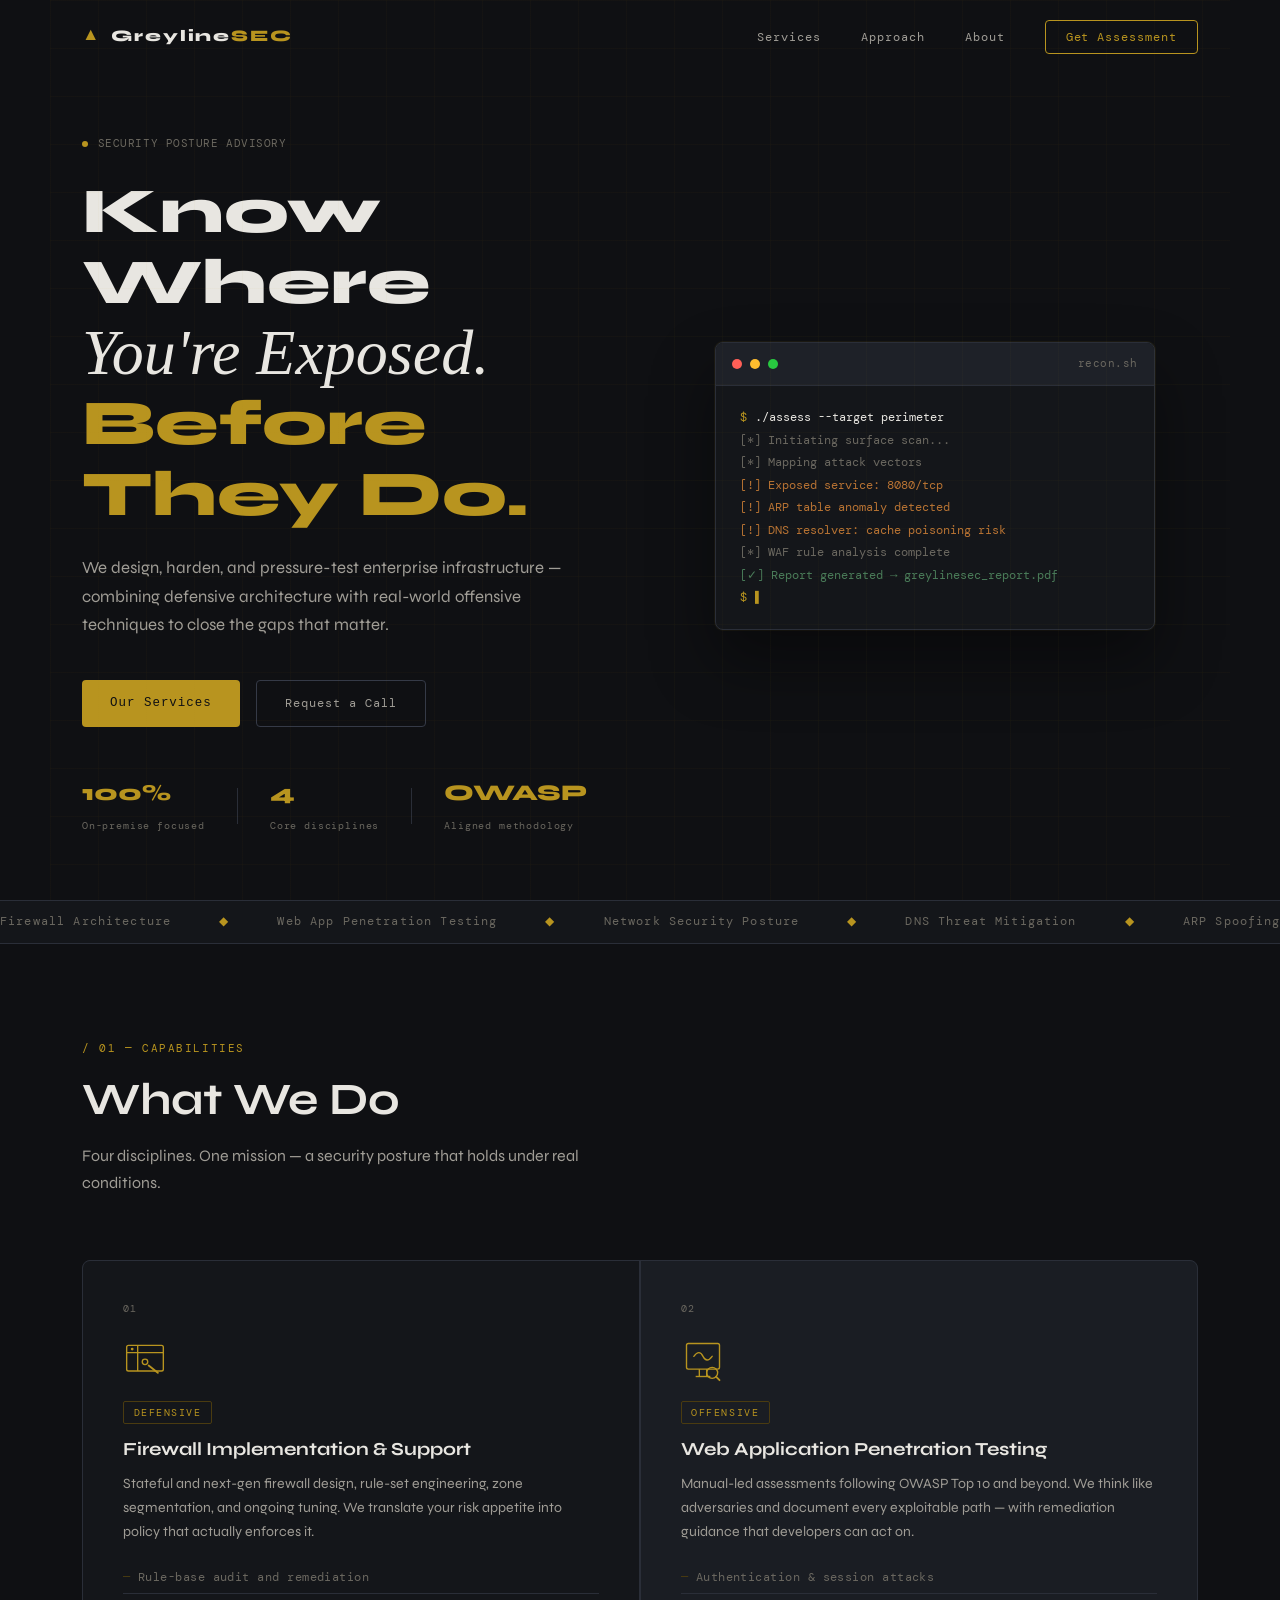
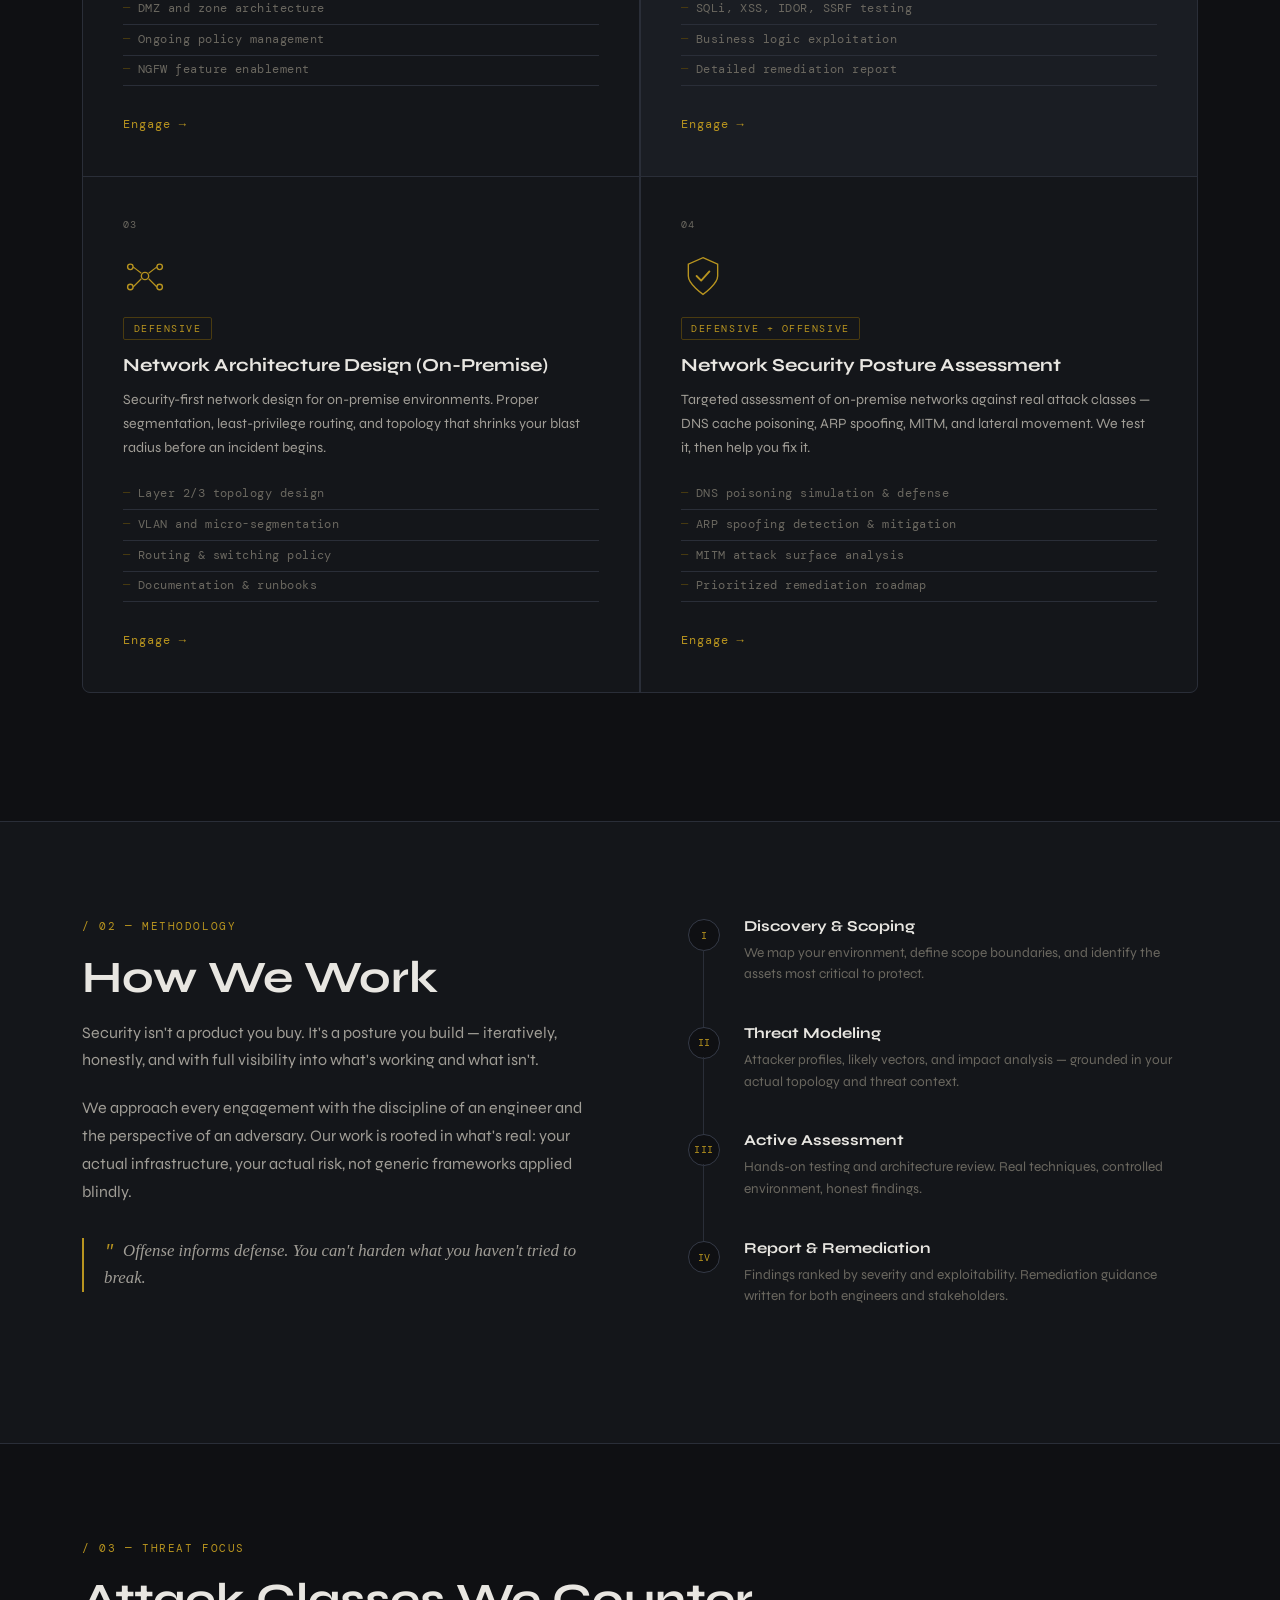
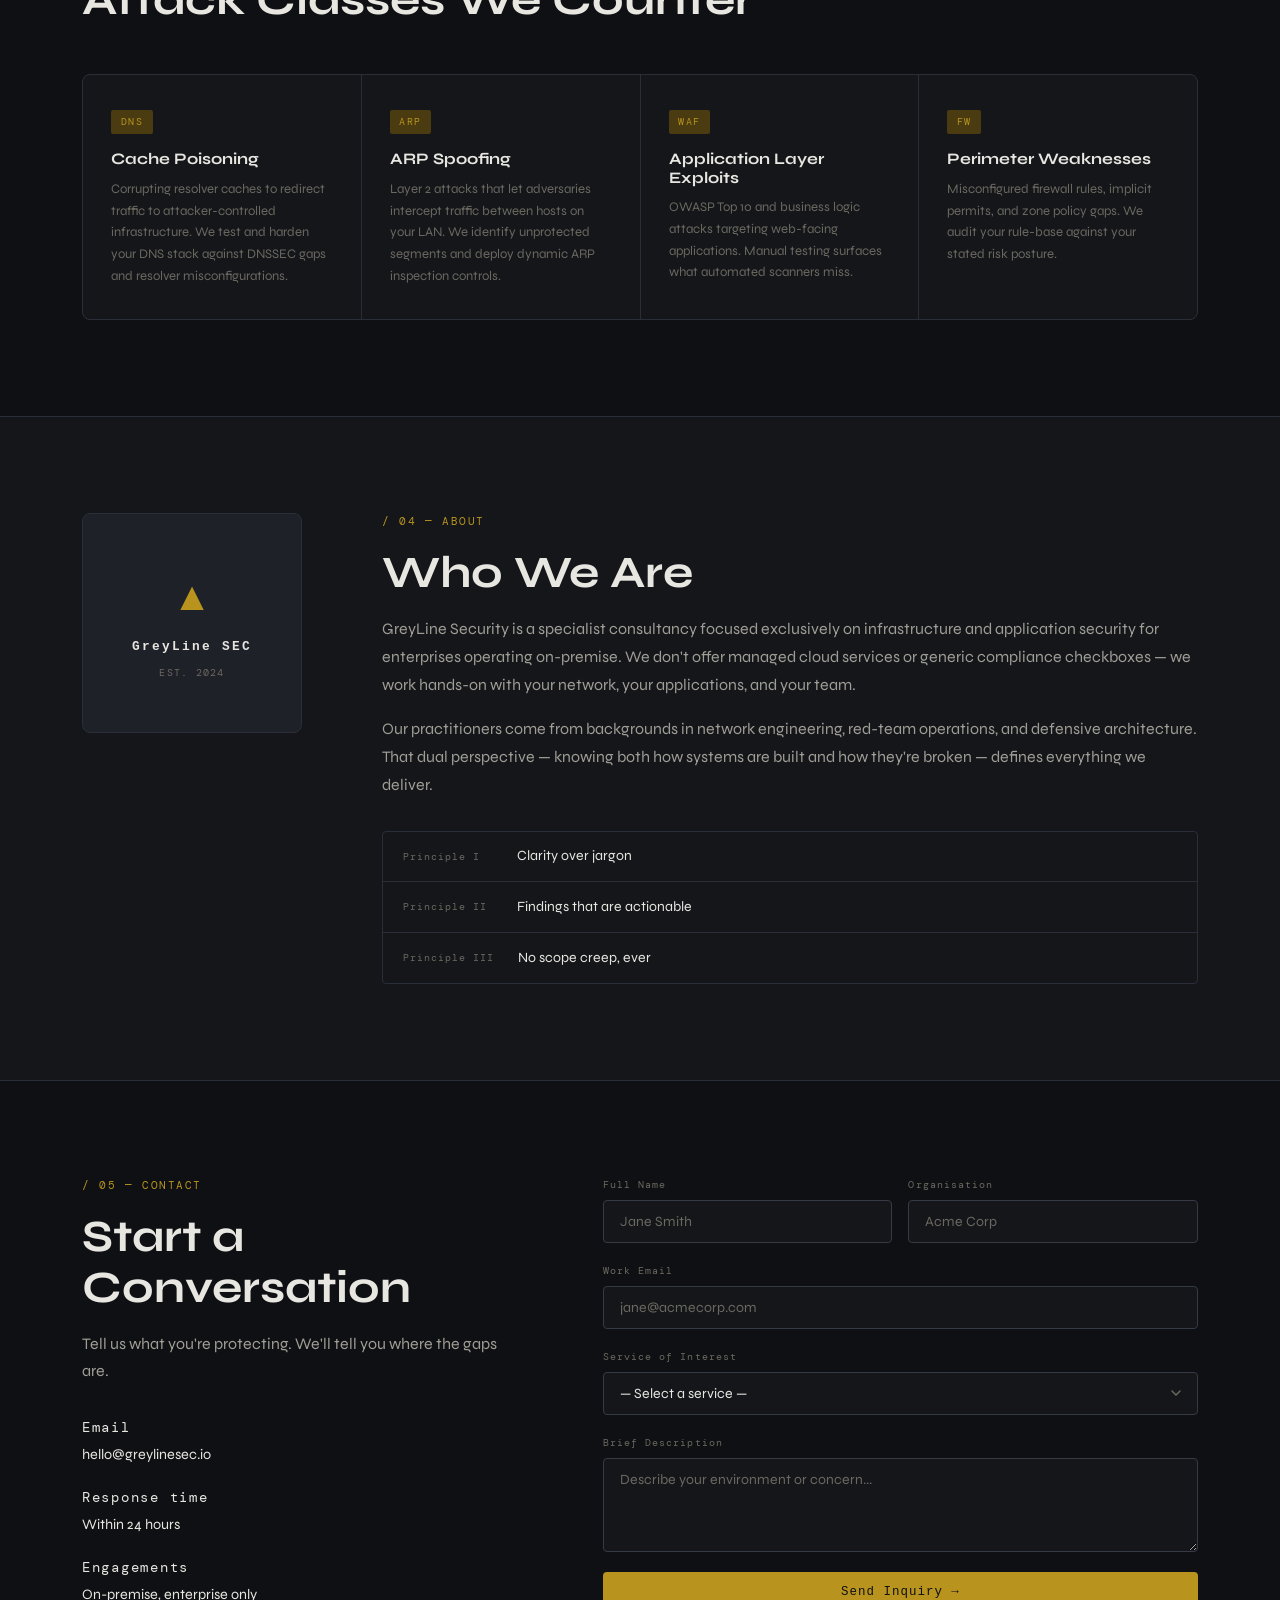
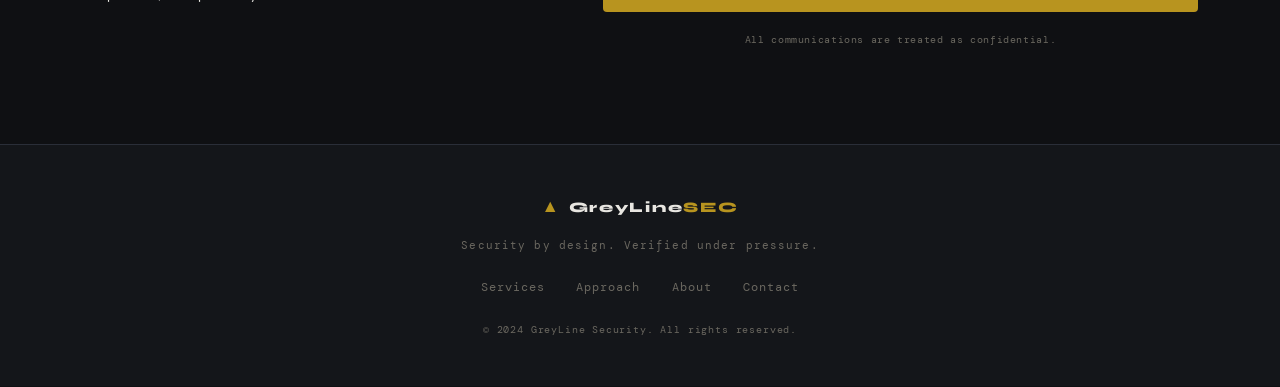
==== commit 7e9941bf: "Update index.html" ====
--- a/index.html
+++ b/index.html
@@ -3,7 +3,7 @@
 <head>
   <meta charset="UTF-8" />
   <meta name="viewport" content="width=device-width, initial-scale=1.0" />
-  <title>Vantage Security — Infrastructure & Application Security</title>
+  <title>Greyline Security — Infrastructure & Application Security</title>
   <meta name="description" content="Enterprise security consulting: firewall implementation, web application penetration testing, network architecture, and on-premise network security posture." />
   <link rel="icon" type="image/svg+xml" href="favicon.svg" />
   <link rel="stylesheet" href="style.css" />
@@ -18,7 +18,7 @@
     <div class="nav__inner">
       <a href="#" class="nav__logo">
         <span class="logo-mark">▲</span>
-        <span class="logo-text">VANTAGE<span class="logo-sub">SEC</span></span>
+        <span class="logo-text">Greyline<span class="logo-sub">SEC</span></span>
       </a>
       <ul class="nav__links">
         <li><a href="#services">Services</a></li>
@@ -93,7 +93,7 @@
           <div class="t-line t-warn">[!] ARP table anomaly detected</div>
           <div class="t-line t-warn">[!] DNS resolver: cache poisoning risk</div>
           <div class="t-line t-out">[*] WAF rule analysis complete</div>
-          <div class="t-line t-ok">[✓] Report generated → vantage_report.pdf</div>
+          <div class="t-line t-ok">[✓] Report generated → greylinesec_report.pdf</div>
           <div class="t-line"><span class="t-prompt">$</span> <span class="t-cursor">▌</span></div>
         </div>
       </div>
@@ -352,7 +352,7 @@
         <div class="about__badge">
           <div class="badge-inner">
             <span class="badge-icon">▲</span>
-            <span class="badge-text mono">VANTAGE SEC</span>
+            <span class="badge-text mono">GreyLine SEC</span>
             <span class="badge-year mono">EST. 2024</span>
           </div>
         </div>
@@ -360,7 +360,7 @@
           <span class="mono section-tag">/ 04 — ABOUT</span>
           <h2 class="section-title">Who We Are</h2>
           <p>
-            Vantage Security is a specialist consultancy focused exclusively on infrastructure and application security for enterprises operating on-premise. We don't offer managed cloud services or generic compliance checkboxes — we work hands-on with your network, your applications, and your team.
+            GreyLine Security is a specialist consultancy focused exclusively on infrastructure and application security for enterprises operating on-premise. We don't offer managed cloud services or generic compliance checkboxes — we work hands-on with your network, your applications, and your team.
           </p>
           <p>
             Our practitioners come from backgrounds in network engineering, red-team operations, and defensive architecture. That dual perspective — knowing both how systems are built and how they're broken — defines everything we deliver.
@@ -395,7 +395,7 @@
           <div class="contact__info">
             <div class="contact-item">
               <span class="mono contact-item__label">Email</span>
-              <a href="mailto:hello@vantagesec.io">hello@vantagesec.io</a>
+              <a href="mailto:hello@greylinesec.io">hello@greylinesec.io</a>
             </div>
             <div class="contact-item">
               <span class="mono contact-item__label">Response time</span>
@@ -451,7 +451,7 @@
     <div class="footer__inner">
       <div class="footer__brand">
         <span class="logo-mark">▲</span>
-        <span class="logo-text">VANTAGE<span class="logo-sub">SEC</span></span>
+        <span class="logo-text">GreyLine<span class="logo-sub">SEC</span></span>
       </div>
       <p class="footer__tagline mono">Security by design. Verified under pressure.</p>
       <nav class="footer__nav">
@@ -460,7 +460,7 @@
         <a href="#about">About</a>
         <a href="#contact">Contact</a>
       </nav>
-      <p class="footer__copy mono">© 2024 Vantage Security. All rights reserved.</p>
+      <p class="footer__copy mono">© 2024 GreyLine Security. All rights reserved.</p>
     </div>
   </footer>
 
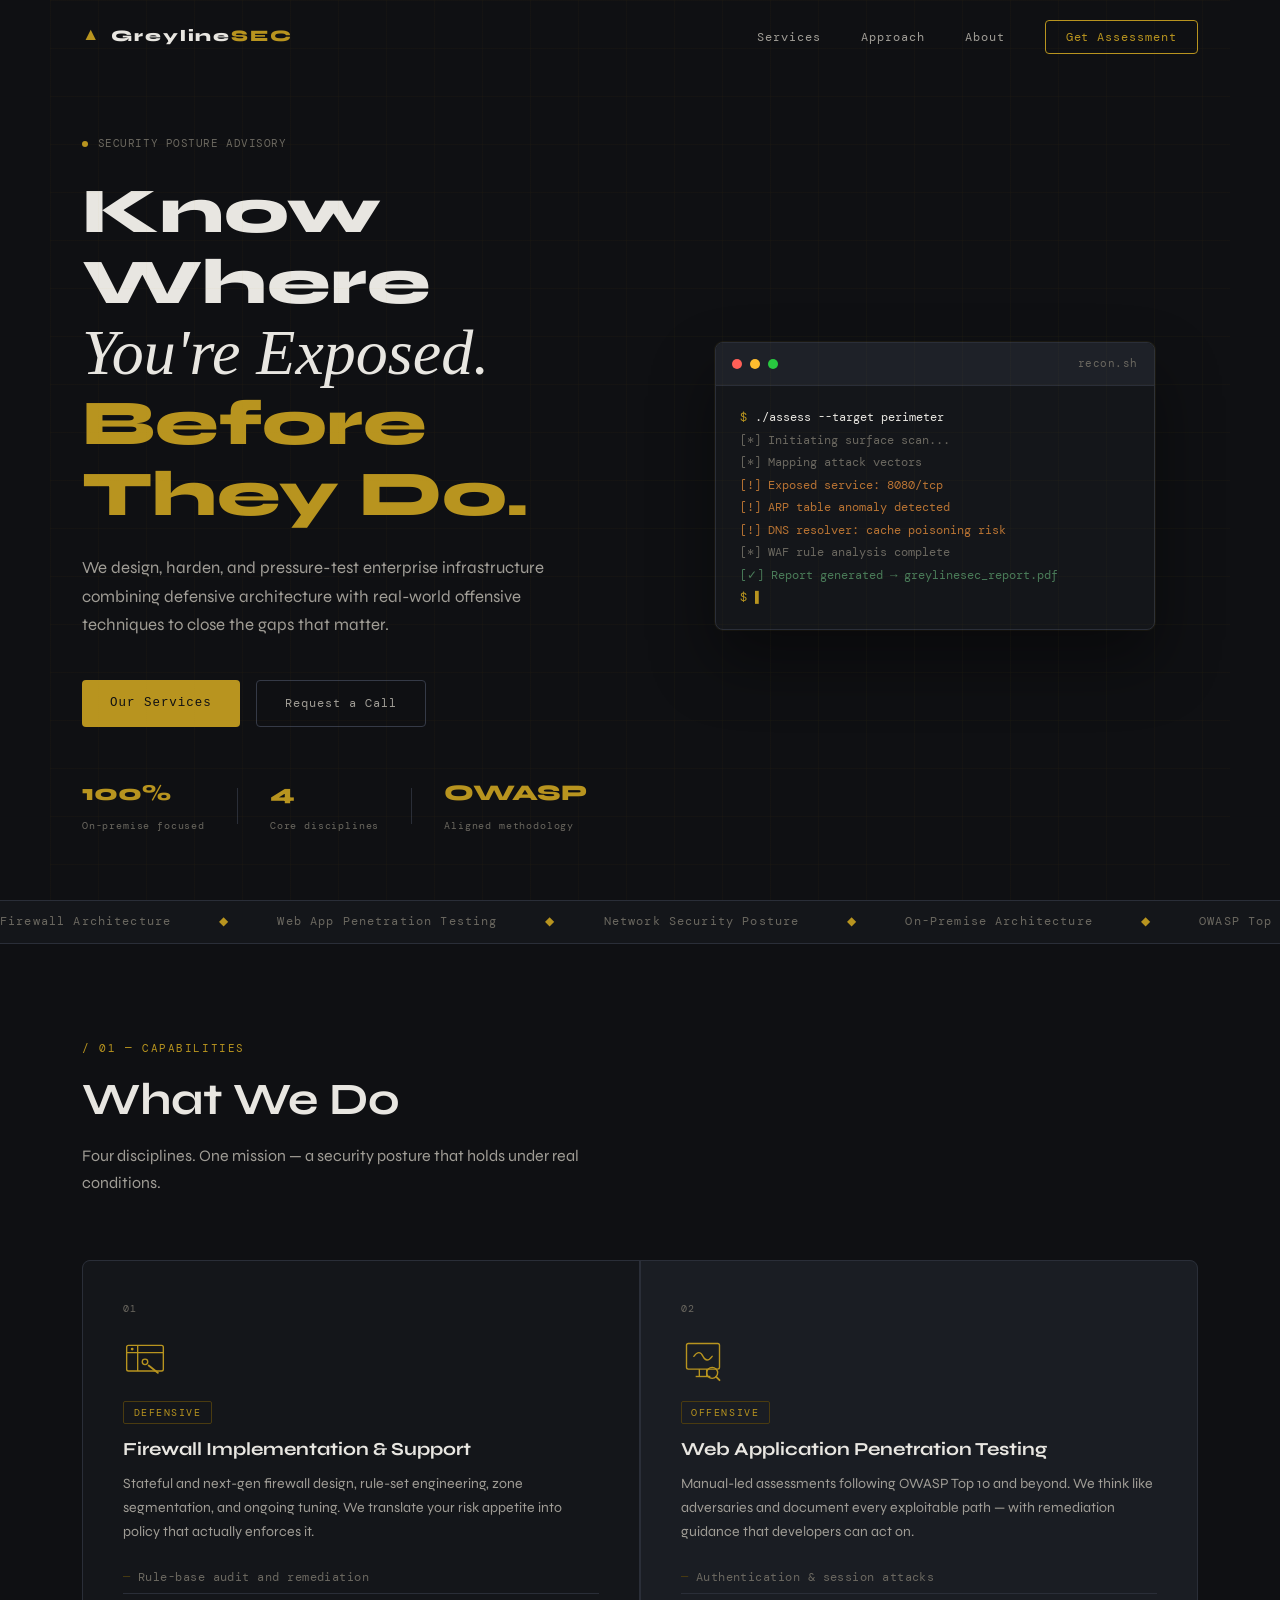
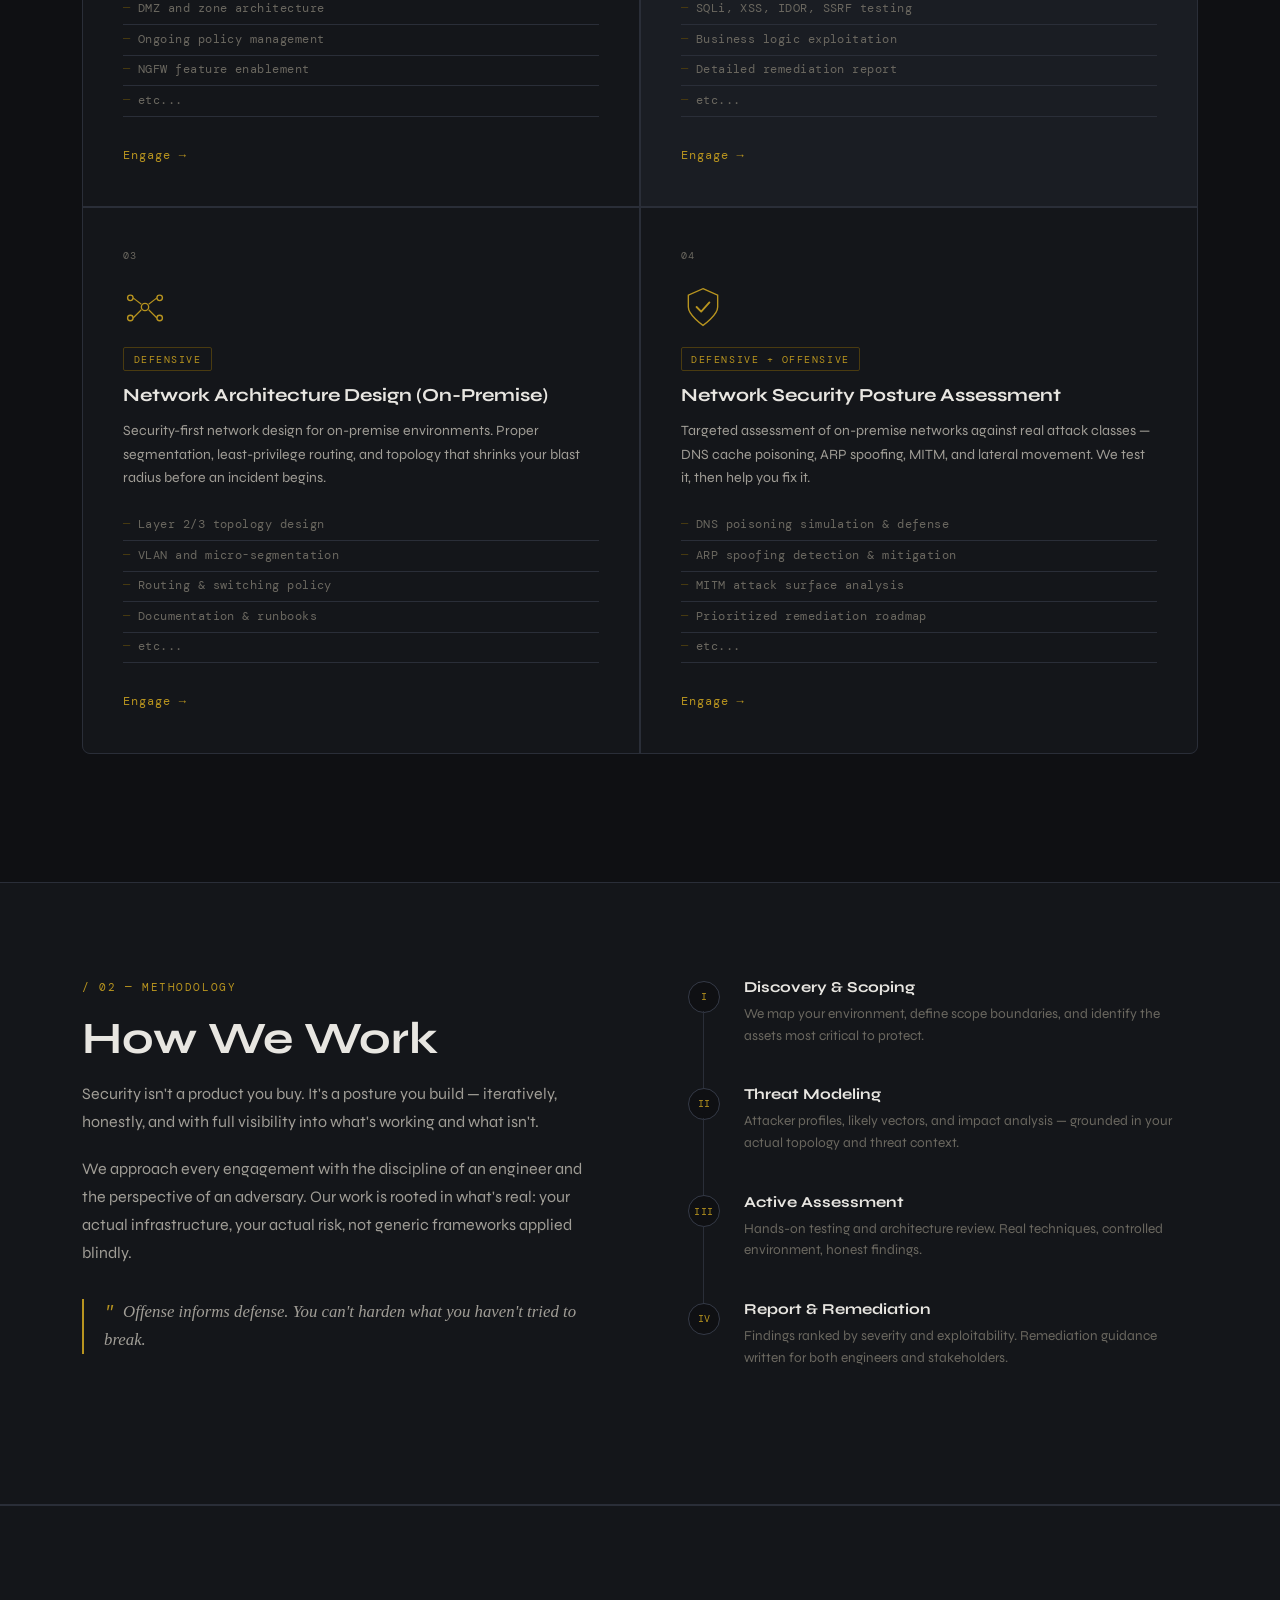
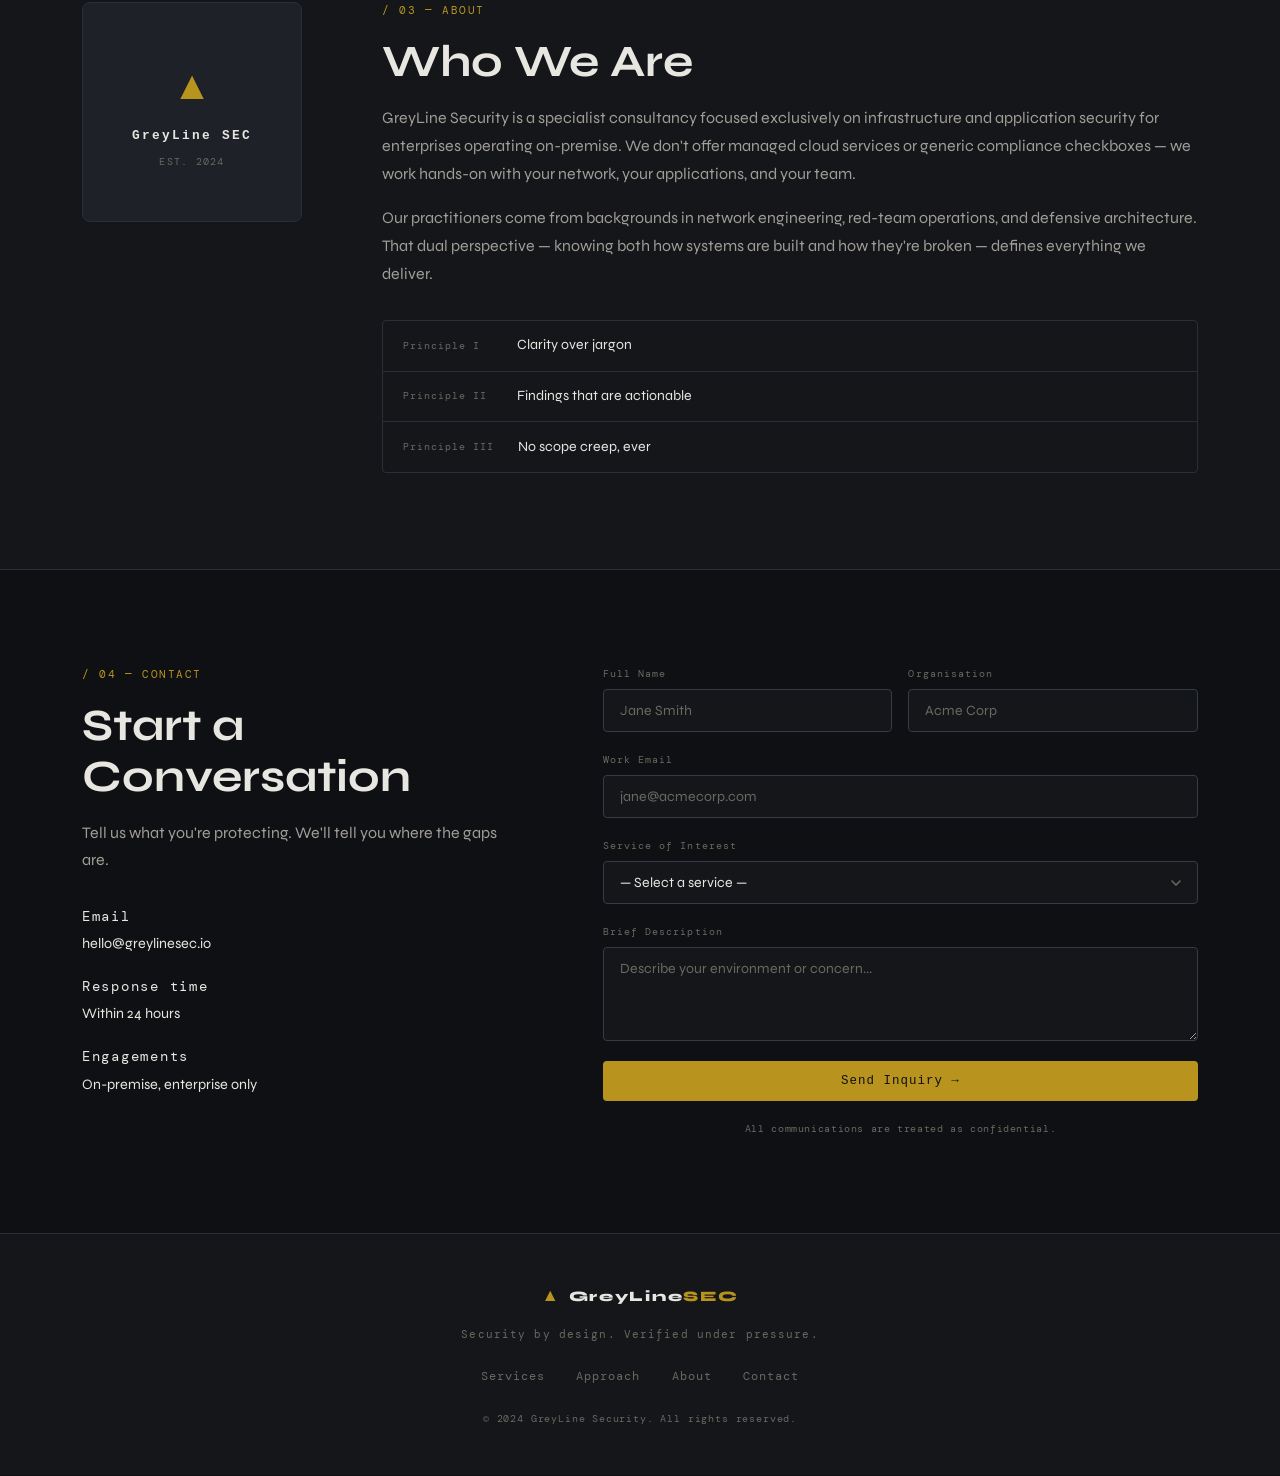
==== commit 7ef955c8: "Update index.html" ====
--- a/index.html
+++ b/index.html
@@ -54,7 +54,7 @@
         <span class="heading-accent">Before They Do.</span>
       </h1>
       <p class="hero__sub">
-        We design, harden, and pressure-test enterprise infrastructure — combining defensive architecture with real-world offensive techniques to close the gaps that matter.
+        We design, harden, and pressure-test enterprise infrastructure combining defensive architecture with real-world offensive techniques to close the gaps that matter.
       </p>
       <div class="hero__actions">
         <a href="#services" class="btn btn--primary">Our Services</a>
@@ -109,10 +109,6 @@
       <span class="ticker-sep">◆</span>
       <span>Network Security Posture</span>
       <span class="ticker-sep">◆</span>
-      <span>DNS Threat Mitigation</span>
-      <span class="ticker-sep">◆</span>
-      <span>ARP Spoofing Defense</span>
-      <span class="ticker-sep">◆</span>
       <span>On-Premise Architecture</span>
       <span class="ticker-sep">◆</span>
       <span>OWASP Top 10 Assessment</span>
@@ -122,10 +118,6 @@
       <span>Web App Penetration Testing</span>
       <span class="ticker-sep">◆</span>
       <span>Network Security Posture</span>
-      <span class="ticker-sep">◆</span>
-      <span>DNS Threat Mitigation</span>
-      <span class="ticker-sep">◆</span>
-      <span>ARP Spoofing Defense</span>
       <span class="ticker-sep">◆</span>
       <span>On-Premise Architecture</span>
       <span class="ticker-sep">◆</span>
@@ -168,6 +160,7 @@
             <li>DMZ and zone architecture</li>
             <li>Ongoing policy management</li>
             <li>NGFW feature enablement</li>
+            <li>etc...</li>
           </ul>
           <a href="#contact" class="service-card__link">Engage →</a>
         </div>
@@ -196,6 +189,7 @@
             <li>SQLi, XSS, IDOR, SSRF testing</li>
             <li>Business logic exploitation</li>
             <li>Detailed remediation report</li>
+            <li>etc...</li>
           </ul>
           <a href="#contact" class="service-card__link">Engage →</a>
         </div>
@@ -226,6 +220,7 @@
             <li>VLAN and micro-segmentation</li>
             <li>Routing & switching policy</li>
             <li>Documentation & runbooks</li>
+            <li>etc...</li>
           </ul>
           <a href="#contact" class="service-card__link">Engage →</a>
         </div>
@@ -250,6 +245,7 @@
             <li>ARP spoofing detection & mitigation</li>
             <li>MITM attack surface analysis</li>
             <li>Prioritized remediation roadmap</li>
+            <li>etc...</li>
           </ul>
           <a href="#contact" class="service-card__link">Engage →</a>
         </div>
@@ -316,7 +312,7 @@
   </section>
 
   <!-- ═══ THREAT HIGHLIGHT ═══ -->
-  <section class="threats">
+   <!-- <section class="threats">
     <div class="section-inner">
       <span class="mono section-tag">/ 03 — THREAT FOCUS</span>
       <h2 class="section-title">Attack Classes We Counter</h2>
@@ -343,7 +339,7 @@
         </div>
       </div>
     </div>
-  </section>
+  </section>-->
 
   <!-- ═══ ABOUT ═══ -->
   <section class="about" id="about">
@@ -357,7 +353,7 @@
           </div>
         </div>
         <div class="about__content">
-          <span class="mono section-tag">/ 04 — ABOUT</span>
+          <span class="mono section-tag">/ 03 — ABOUT</span>
           <h2 class="section-title">Who We Are</h2>
           <p>
             GreyLine Security is a specialist consultancy focused exclusively on infrastructure and application security for enterprises operating on-premise. We don't offer managed cloud services or generic compliance checkboxes — we work hands-on with your network, your applications, and your team.
@@ -389,7 +385,7 @@
     <div class="section-inner">
       <div class="contact__layout">
         <div class="contact__left">
-          <span class="mono section-tag">/ 05 — CONTACT</span>
+          <span class="mono section-tag">/ 04 — CONTACT</span>
           <h2 class="section-title">Start a Conversation</h2>
           <p>Tell us what you're protecting. We'll tell you where the gaps are.</p>
           <div class="contact__info">
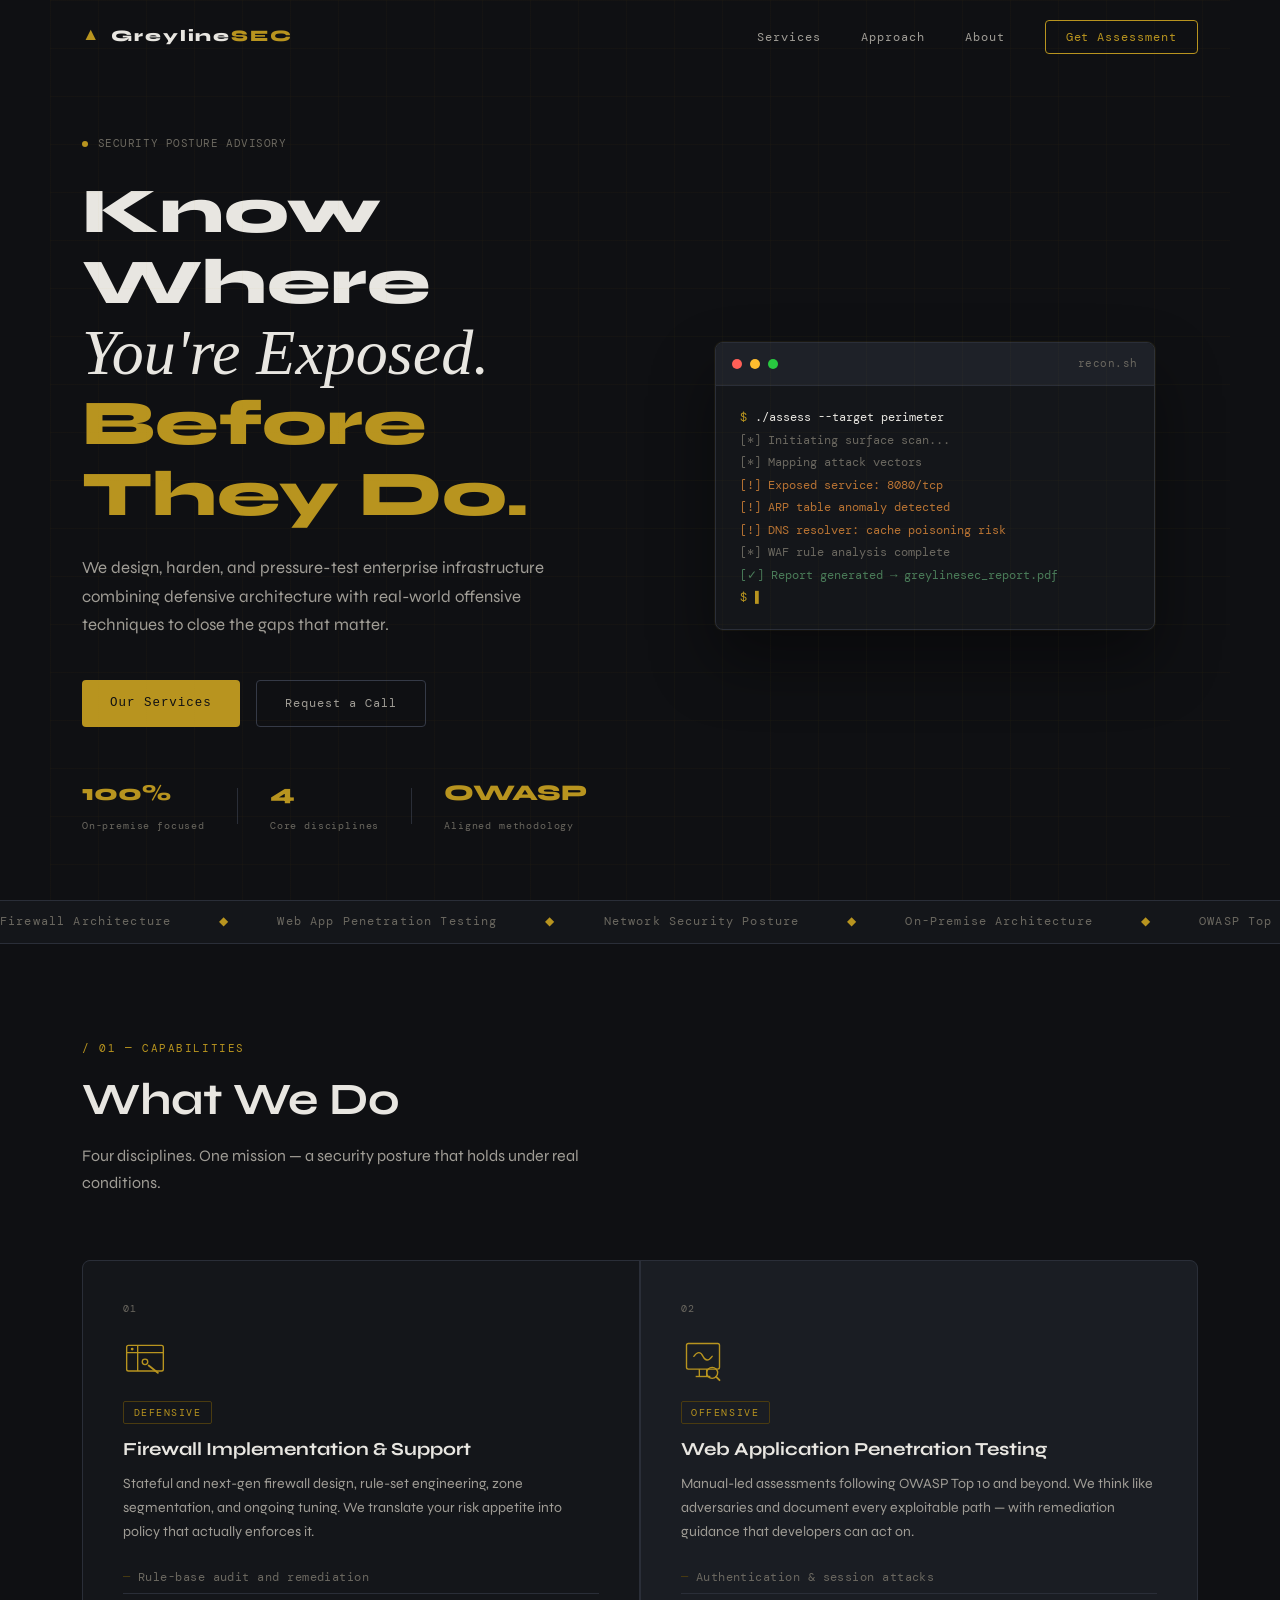
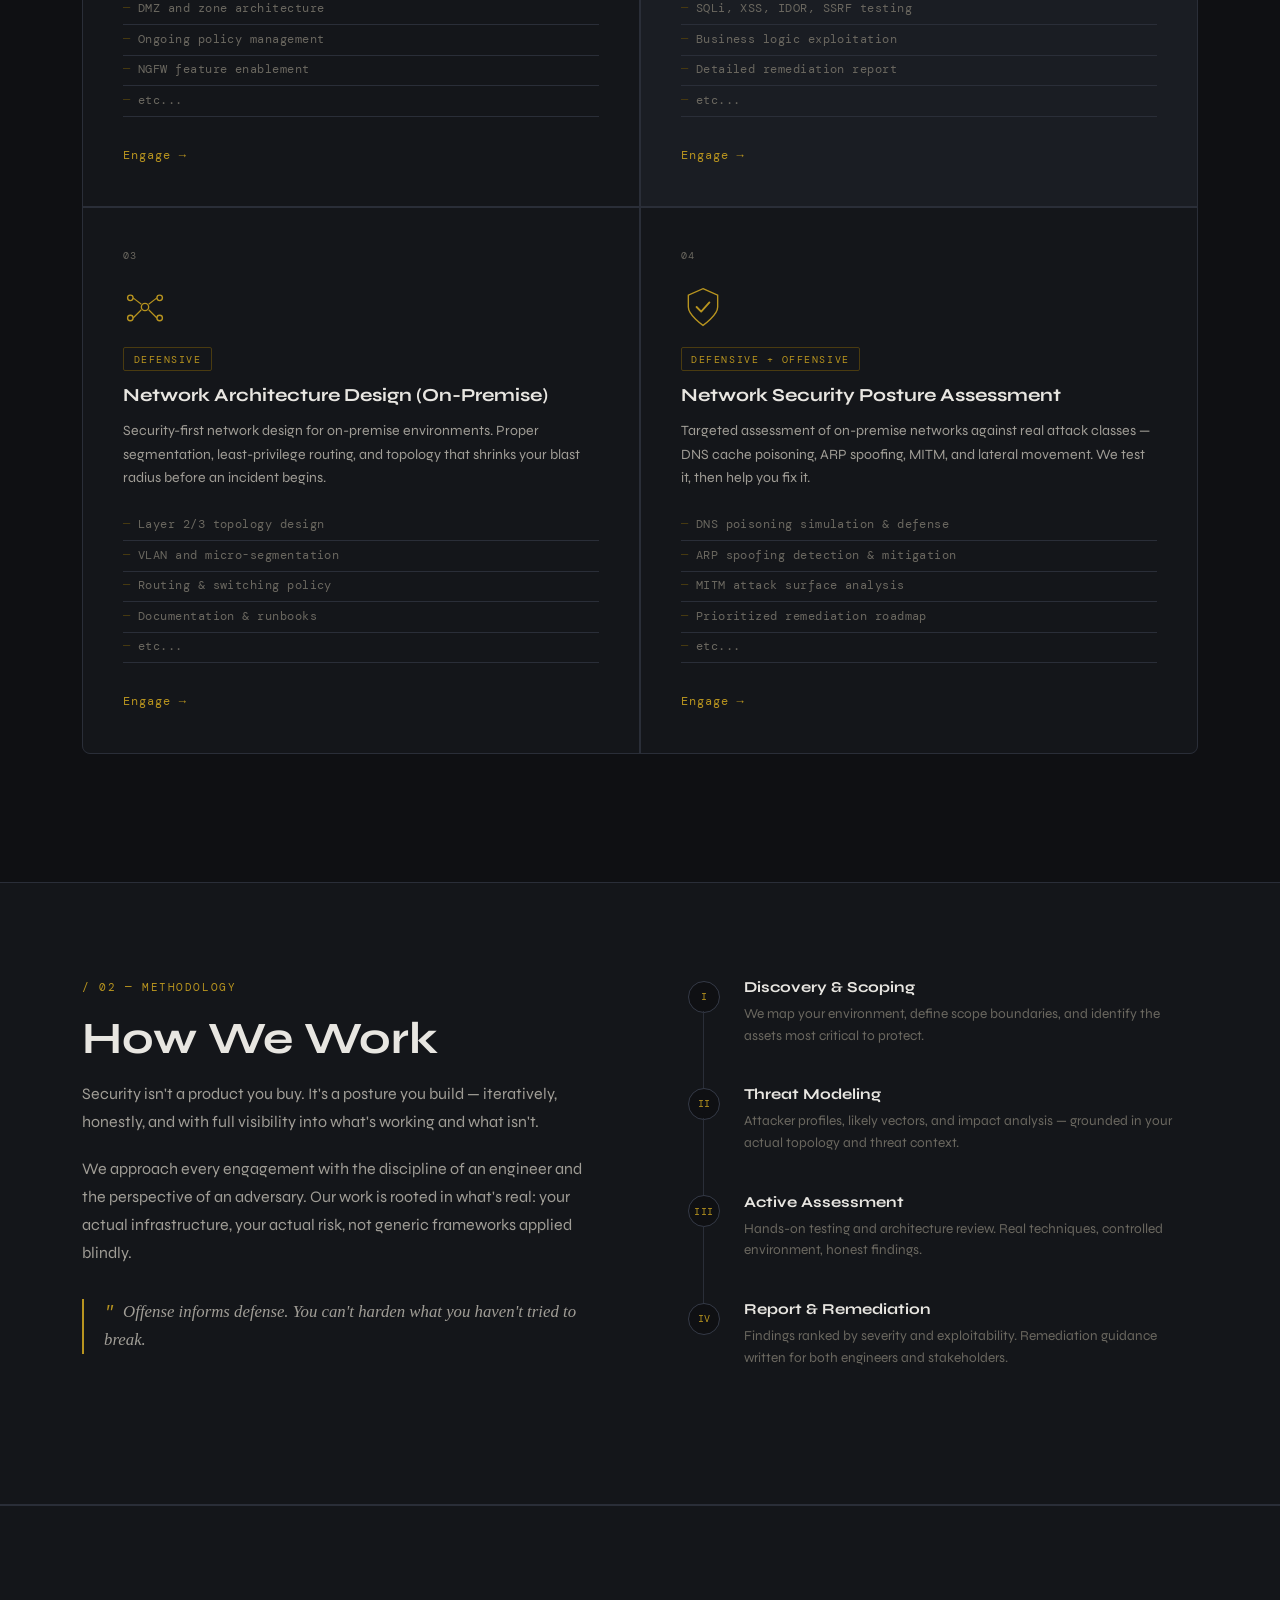
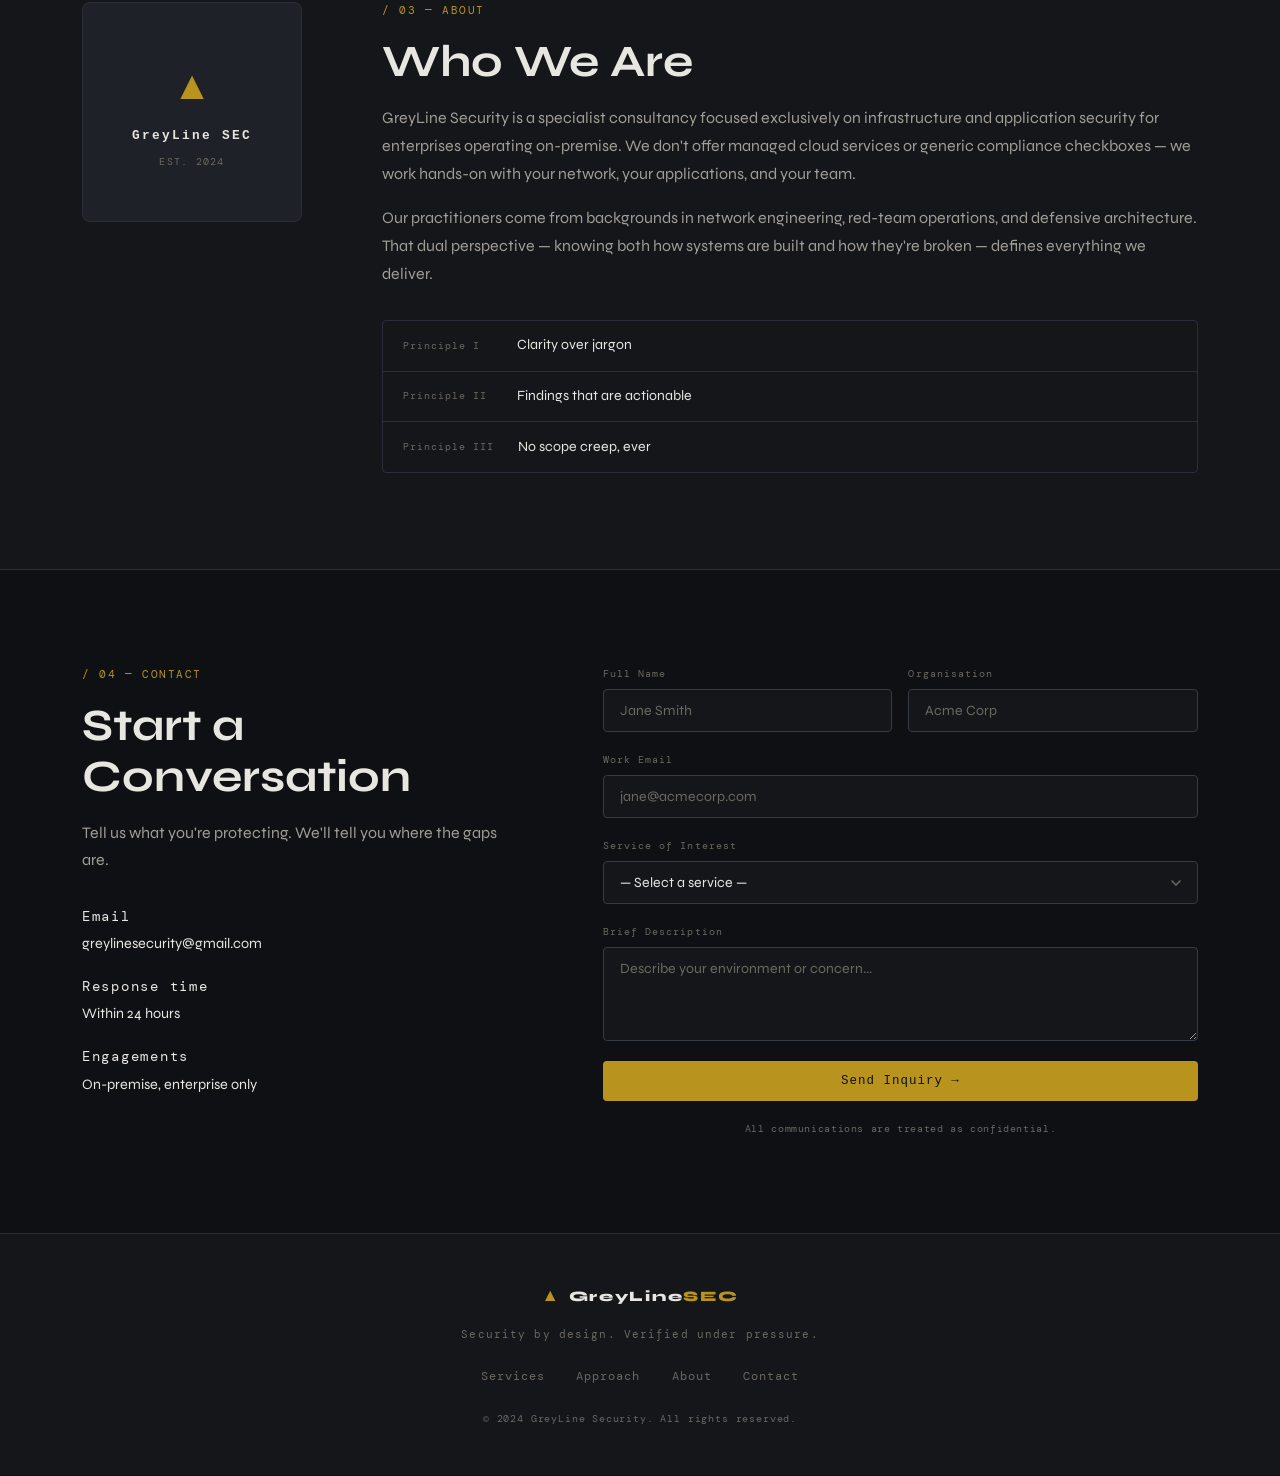
==== commit b597fa6c: "Update index.html" ====
--- a/index.html
+++ b/index.html
@@ -391,7 +391,7 @@
           <div class="contact__info">
             <div class="contact-item">
               <span class="mono contact-item__label">Email</span>
-              <a href="mailto:hello@greylinesec.io">hello@greylinesec.io</a>
+              <a href="mailto:greylinesecurity@gmail.com">greylinesecurity@gmail.com</a>
             </div>
             <div class="contact-item">
               <span class="mono contact-item__label">Response time</span>
@@ -404,7 +404,7 @@
           </div>
         </div>
         <div class="contact__right">
-          <form class="contact-form" id="contactForm" novalidate>
+          <form class="contact-form" id="contactForm" action="https://submit-form.com/v14P0o8Yx" novalidate>
             <div class="form-row">
               <div class="form-group">
                 <label class="mono" for="name">Full Name</label>
